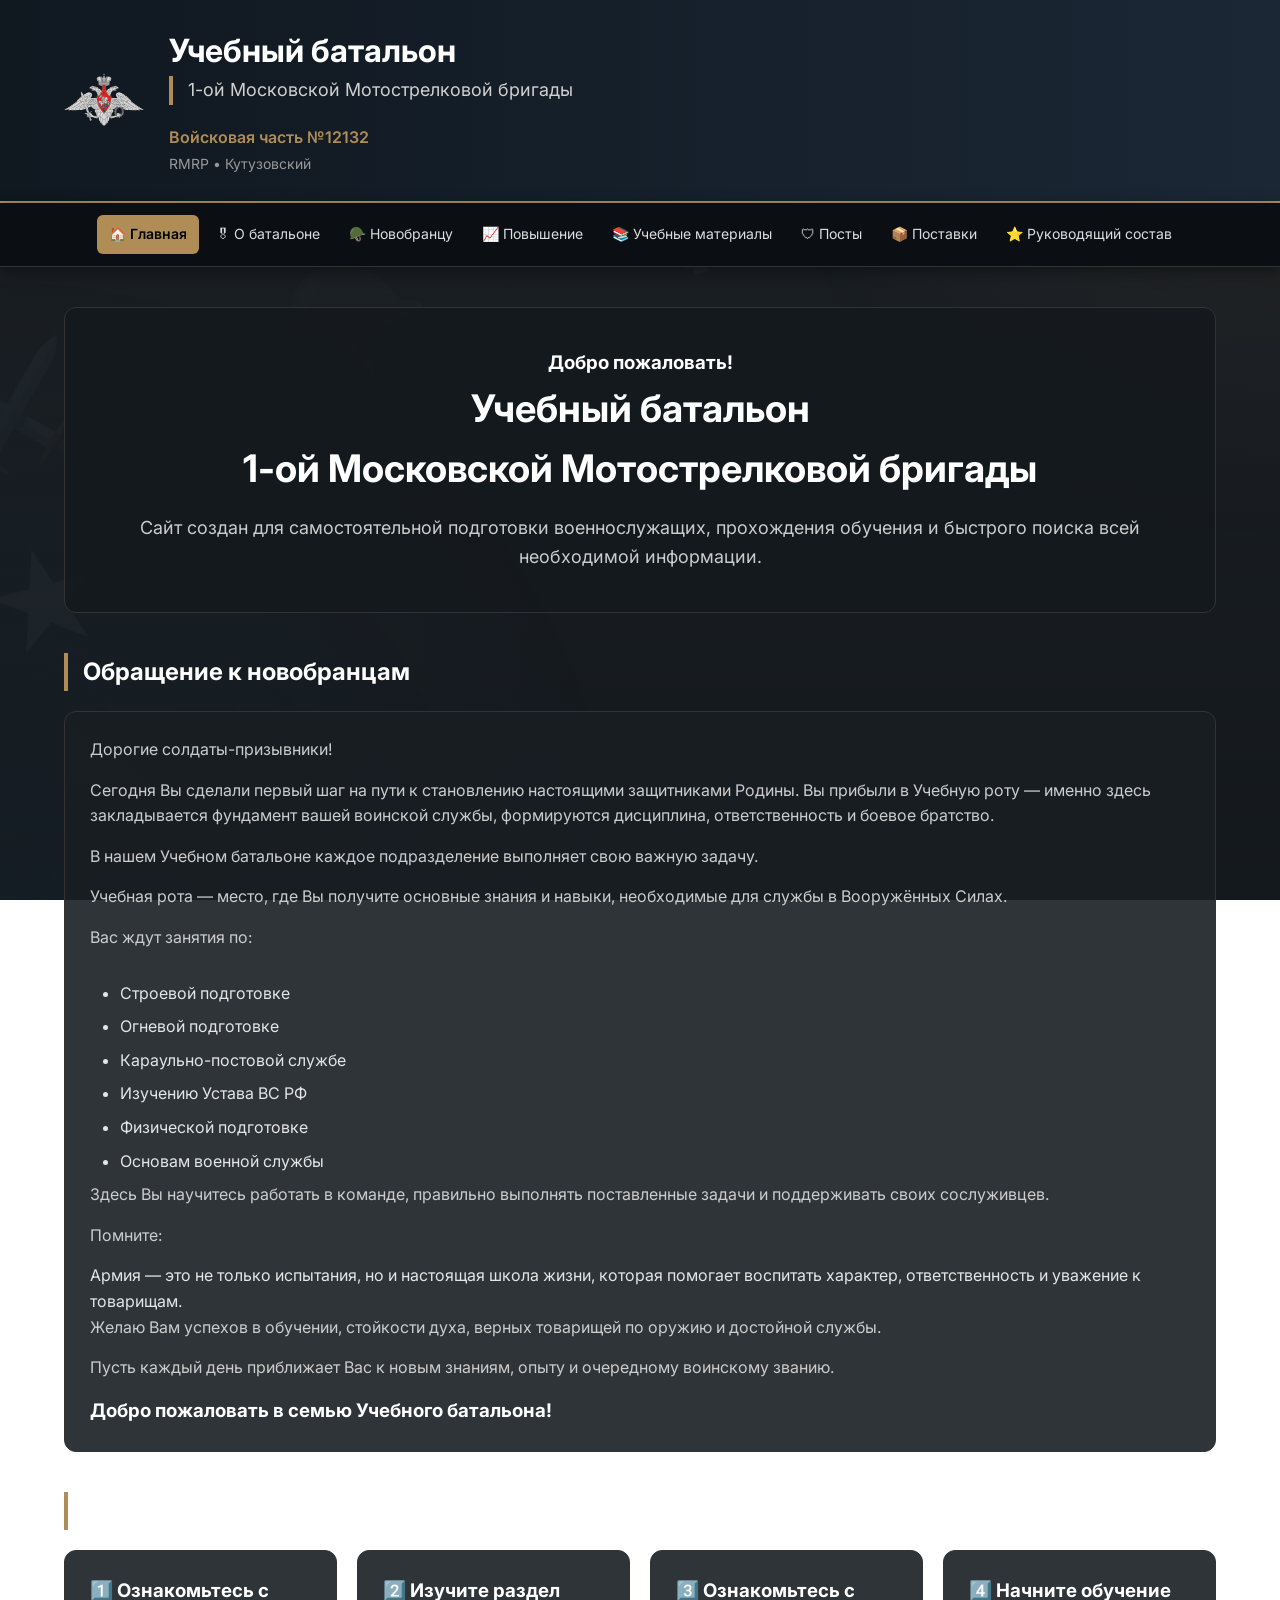
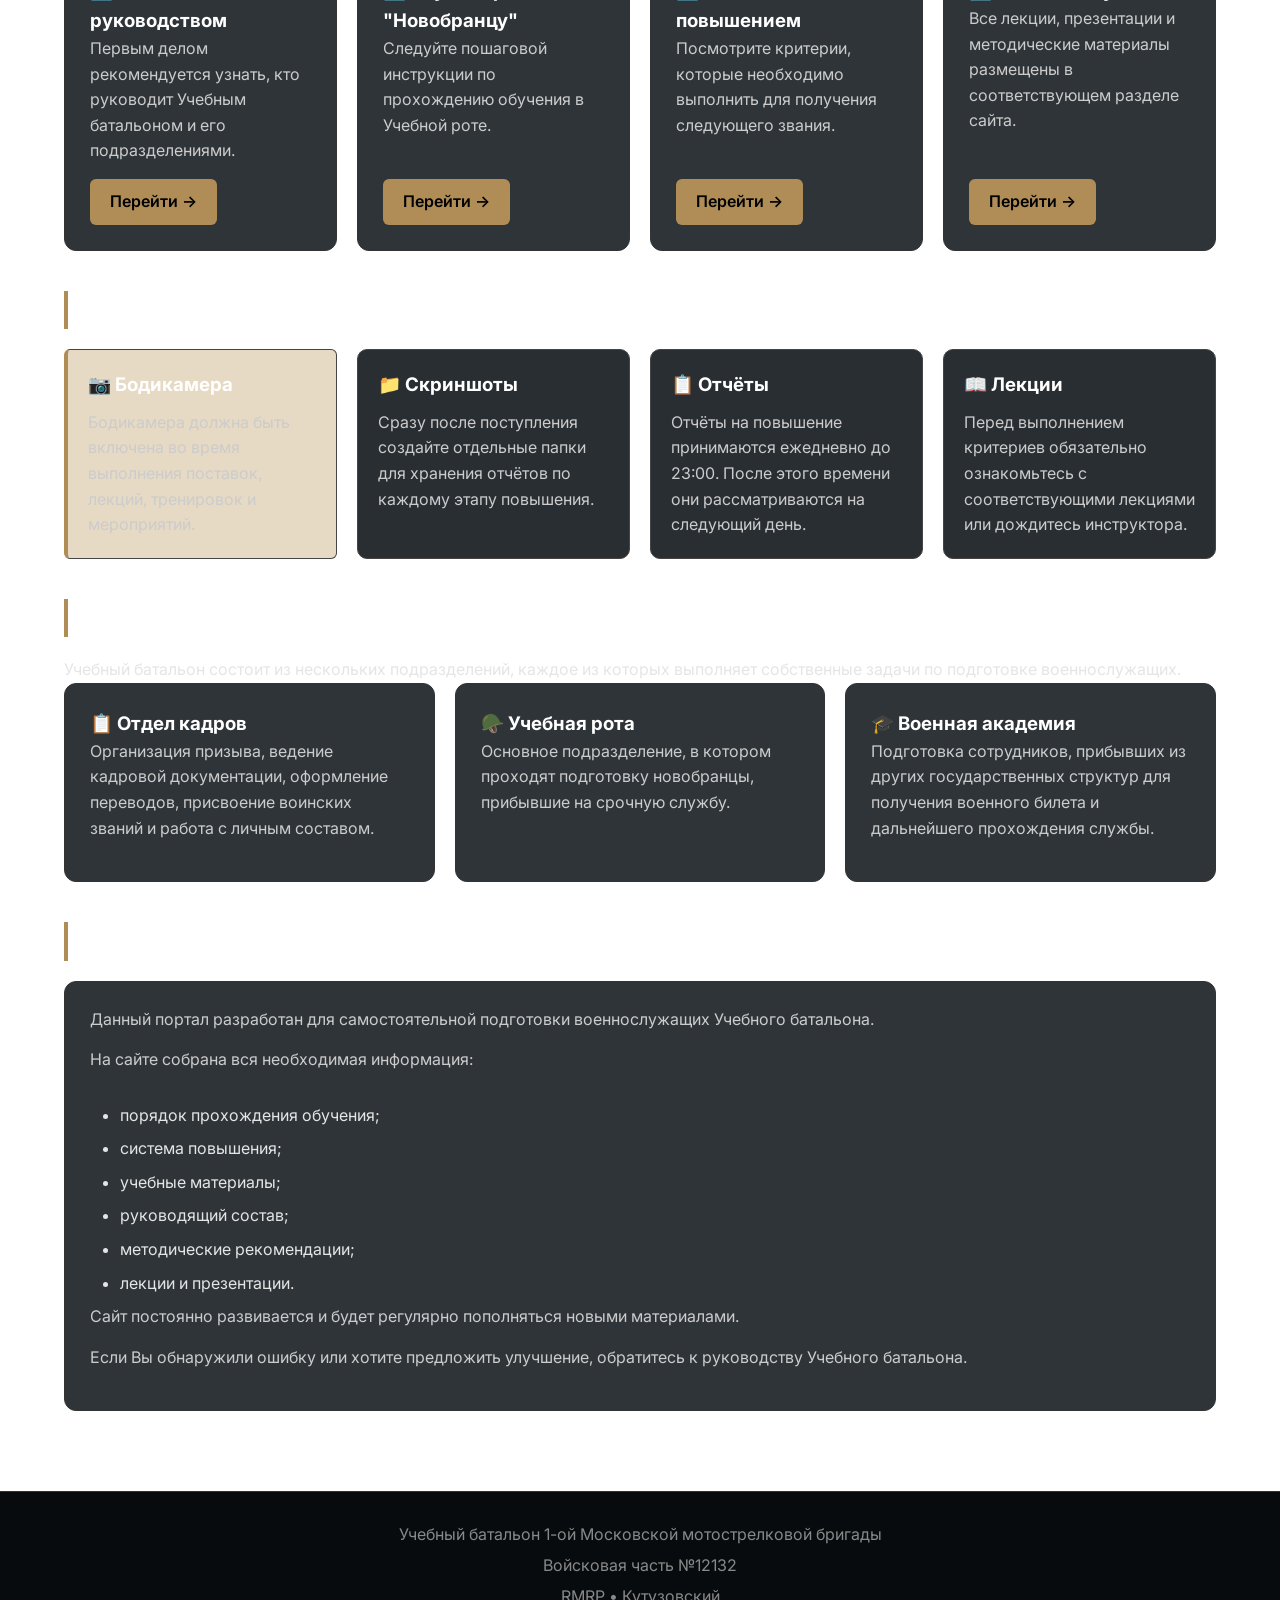
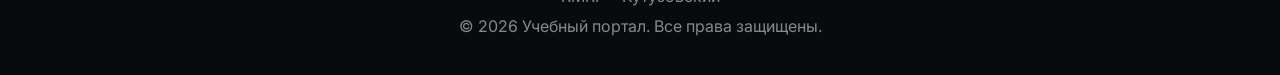
==== index.html @ 875ee086 "Add files via upload" ====
<!DOCTYPE html>
<html lang="ru">

<head>

<meta charset="UTF-8">
<meta name="viewport" content="width=device-width, initial-scale=1.0">

<title>Учебный батальон | В/Ч №12132</title>

<link rel="stylesheet" href="css/style.css">

<link rel="preconnect" href="https://fonts.googleapis.com">
<link rel="preconnect" href="https://fonts.gstatic.com" crossorigin>

<link href="https://fonts.googleapis.com/css2?family=Inter:wght@300;400;500;600;700&display=swap" rel="stylesheet">

</head>


<body>


<header>

<div class="container header-container">

<div class="logo">

<img src="img/logo.png" alt="Логотип учебного батальона">

</div>


<div class="header-text">

<h1>
Учебный батальон
</h1>

<h2>
1-ой Московской Мотострелковой бригады
</h2>

<p>
Войсковая часть №12132
</p>

<span>
RMRP • Кутузовский
</span>

</div>

</div>

</header>



<nav>

<div class="container nav-container">

<a class="active" href="index.html">
🏠 Главная
</a>

<a href="about.html">
🎖 О батальоне
</a>

<a href="recruit.html">
🪖 Новобранцу
</a>

<a href="promotion.html">
📈 Повышение
</a>

<a href="materials.html">
📚 Учебные материалы
</a>

<a href="posts.html">
🛡 Посты
</a>

<a href="supplies.html">
📦 Поставки
</a>

<a href="leadership.html">
⭐ Руководящий состав
</a>

</div>

</nav>



<main>

<div class="container">


<section class="hero">

<h3>
Добро пожаловать!
</h3>

<h1>
Учебный батальон<br>
1-ой Московской Мотострелковой бригады
</h1>

<p>
Сайт создан для самостоятельной подготовки военнослужащих,
прохождения обучения и быстрого поиска всей необходимой информации.
</p>

</section>



<section class="welcome">

<h2>
Обращение к новобранцам
</h2>


<div class="card">


<p>
Дорогие солдаты-призывники!
</p>


<p>
Сегодня Вы сделали первый шаг на пути к становлению
настоящими защитниками Родины.
Вы прибыли в Учебную роту — именно здесь закладывается
фундамент вашей воинской службы,
формируются дисциплина, ответственность
и боевое братство.
</p>


<p>
В нашем Учебном батальоне каждое подразделение
выполняет свою важную задачу.
</p>


<p>
Учебная рота — место,
где Вы получите основные знания и навыки,
необходимые для службы
в Вооружённых Силах.
</p>


<p>
Вас ждут занятия по:
</p>


<ul>

<li>Строевой подготовке</li>
<li>Огневой подготовке</li>
<li>Караульно-постовой службе</li>
<li>Изучению Устава ВС РФ</li>
<li>Физической подготовке</li>
<li>Основам военной службы</li>

</ul>


<p>
Здесь Вы научитесь работать в команде,
правильно выполнять поставленные задачи
и поддерживать своих сослуживцев.
</p>


<p>
Помните:
</p>


<blockquote>
Армия — это не только испытания,
но и настоящая школа жизни,
которая помогает воспитать характер,
ответственность и уважение к товарищам.
</blockquote>


<p>
Желаю Вам успехов в обучении,
стойкости духа,
верных товарищей по оружию
и достойной службы.
</p>


<p>
Пусть каждый день приближает Вас
к новым знаниям,
опыту и очередному воинскому званию.
</p>


<h3>
Добро пожаловать в семью Учебного батальона!
</h3>


</div>

</section>



<section class="quick-start">

<h2>
С чего начать?
</h2>


<div class="cards">


<div class="card">

<h3>
1️⃣ Ознакомьтесь с руководством
</h3>

<p>
Первым делом рекомендуется узнать,
кто руководит Учебным батальоном
и его подразделениями.
</p>

<a class="button" href="leadership.html">
Перейти →
</a>

</div>



<div class="card">

<h3>
2️⃣ Изучите раздел "Новобранцу"
</h3>

<p>
Следуйте пошаговой инструкции
по прохождению обучения
в Учебной роте.
</p>

<a class="button" href="recruit.html">
Перейти →
</a>

</div>



<div class="card">

<h3>
3️⃣ Ознакомьтесь с повышением
</h3>

<p>
Посмотрите критерии,
которые необходимо выполнить
для получения следующего звания.
</p>

<a class="button" href="promotion.html">
Перейти →
</a>

</div>



<div class="card">

<h3>
4️⃣ Начните обучение
</h3>

<p>
Все лекции,
презентации
и методические материалы
размещены в соответствующем разделе сайта.
</p>

<a class="button" href="materials.html">
Перейти →
</a>

</div>


</div>

</section>
<section>

<h2>
Важная информация
</h2>


<div class="cards">


<div class="info-card warning">

<h3>
📷 Бодикамера
</h3>

<p>
Бодикамера должна быть включена
во время выполнения поставок,
лекций,
тренировок
и мероприятий.
</p>

</div>



<div class="info-card">

<h3>
📁 Скриншоты
</h3>

<p>
Сразу после поступления
создайте отдельные папки
для хранения отчётов
по каждому этапу повышения.
</p>

</div>



<div class="info-card">

<h3>
📋 Отчёты
</h3>

<p>
Отчёты на повышение
принимаются ежедневно
до 23:00.

После этого времени
они рассматриваются
на следующий день.
</p>

</div>



<div class="info-card">

<h3>
📖 Лекции
</h3>

<p>
Перед выполнением критериев
обязательно ознакомьтесь
с соответствующими лекциями
или дождитесь инструктора.
</p>

</div>


</div>

</section>




<section>

<h2>
Структура Учебного батальона
</h2>


<p class="section-description">

Учебный батальон состоит из нескольких подразделений,
каждое из которых выполняет собственные задачи
по подготовке военнослужащих.

</p>


<div class="cards">


<div class="card">

<h3>
📋 Отдел кадров
</h3>

<p>
Организация призыва,
ведение кадровой документации,
оформление переводов,
присвоение воинских званий
и работа с личным составом.
</p>

</div>



<div class="card">

<h3>
🪖 Учебная рота
</h3>

<p>
Основное подразделение,
в котором проходят подготовку
новобранцы,
прибывшие на срочную службу.
</p>

</div>



<div class="card">

<h3>
🎓 Военная академия
</h3>

<p>
Подготовка сотрудников,
прибывших
из других государственных структур
для получения военного билета
и дальнейшего прохождения службы.
</p>

</div>


</div>

</section>




<section>

<h2>
Для чего создан этот сайт?
</h2>


<div class="card">


<p>
Данный портал разработан
для самостоятельной подготовки
военнослужащих Учебного батальона.
</p>


<p>
На сайте собрана вся необходимая информация:
</p>


<ul>

<li>порядок прохождения обучения;</li>

<li>система повышения;</li>

<li>учебные материалы;</li>

<li>руководящий состав;</li>

<li>методические рекомендации;</li>

<li>лекции и презентации.</li>

</ul>


<p>
Сайт постоянно развивается
и будет регулярно пополняться
новыми материалами.
</p>


<p>
Если Вы обнаружили ошибку
или хотите предложить улучшение,
обратитесь к руководству
Учебного батальона.
</p>


</div>


</section>



</div>

</main>




<footer>

<div class="container">


<p>
Учебный батальон
1-ой Московской мотострелковой бригады
</p>


<p>
Войсковая часть №12132
</p>


<p>
RMRP • Кутузовский
</p>


<p>
© 2026 Учебный портал.
Все права защищены.
</p>


</div>

</footer>



<script src="js/script.js"></script>


</body>

</html>
---- css/style.css ----
* {
    margin:0;
    padding:0;
    box-sizing:border-box;
}


/* Основные настройки страницы */

body {

    font-family:'Inter', Arial, sans-serif;

    background:
    linear-gradient(
        rgba(10,15,20,0.93),
        rgba(10,15,20,0.96)
    ),
    url("../images/background.jpg");

    background-size:cover;

    background-attachment:fixed;

    color:#e5e5e5;

    line-height:1.6;

    position:relative;

}


/* Лёгкий военный декор фона */

body::before {

    content:"⚔️   🪖   🎖   ⚔️   ★";

    position:fixed;

    top:15%;

    left:-5%;

    width:120%;

    font-size:120px;

    letter-spacing:90px;

    opacity:0.025;

    transform:rotate(-15deg);

    pointer-events:none;

    z-index:-1;

}


/* Дополнительный градиент */

body::after {

    content:"";

    position:fixed;

    inset:0;

    background:

    radial-gradient(
        circle at top right,
        rgba(176,141,87,0.08),
        transparent 35%
    ),

    radial-gradient(
        circle at bottom left,
        rgba(30,60,80,0.15),
        transparent 40%
    );

    pointer-events:none;

    z-index:-2;

}



.container {

    width:90%;

    max-width:1200px;

    margin:0 auto;

}




/* Шапка сайта */


header {

    background:

    linear-gradient(
        90deg,
        #101820,
        #1b2735
    );

    padding:25px 0;

    border-bottom:

    2px solid #b08d57;

}



.header-container {

    display:flex;

    align-items:center;

    gap:25px;

}



/* Логотип */


.logo {

    width:80px;

    height:80px;

    display:flex;

    align-items:center;

    justify-content:center;

    flex-shrink:0;

}



.logo img {

    width:80px;

    height:80px;

    object-fit:contain;

    display:block;

}



/* Текст шапки */


.header-text h1 {

    font-size:32px;

    color:#fff;

}



.header-text h2 {

    font-size:18px;

    font-weight:400;

    color:#d0d0d0;

}



.header-text p {

    color:#b08d57;

    font-weight:600;

}



.header-text span {

    font-size:14px;

    color:#999;

}





/* Навигация */


nav {

    background:#0b0f13;

    border-bottom:1px solid #333;

    position:sticky;

    top:0;

    z-index:1000;

    box-shadow:

    0 4px 15px rgba(0,0,0,.4);

}



.nav-container {

    display:flex;

    flex-wrap:nowrap;

    justify-content:center;

    align-items:center;

    gap:5px;

    padding:12px 0;

}



nav a {

    text-decoration:none;

    color:#ddd;

    padding:8px 12px;

    border-radius:6px;

    transition:.3s;

    font-size:14px;

    white-space:nowrap;

}



nav a:hover {

    background:#b08d57;

    color:#000;

}



nav .active {

    background:#b08d57;

    color:#000;

    font-weight:600;

}




/* Основной контент */


main {

    padding:40px 0;

}



section {

    margin-bottom:40px;

}



h1,
h2,
h3,
h4 {

    color:#fff;

}



h2 {

    margin-bottom:20px;

    border-left:4px solid #b08d57;

    padding-left:15px;

}





/* Главный блок */


.hero {

    background:

    rgba(20,25,30,.85);

    padding:40px;

    border-radius:12px;

    border:

    1px solid #333;

    text-align:center;

}



.hero.small {

    padding:30px;

}



.hero h1 {

    font-size:38px;

    margin-bottom:15px;

}



.hero p {

    color:#ccc;

    font-size:18px;

}

 /* Карточки */


.cards {

    display:grid;

    grid-template-columns:
    repeat(auto-fit,minmax(260px,1fr));

    gap:20px;

    align-items:stretch;

}



.card {

    background:

    rgba(25,30,35,.9);

    border:

    1px solid #333;

    border-radius:12px;

    padding:25px;

    transition:.3s;

    display:flex;

    flex-direction:column;

    height:100%;

}



.card:hover {

    transform:translateY(-3px);

    border-color:#b08d57;

}



.card p {

    color:#ccc;

    margin-bottom:15px;

    flex-grow:1;

}



.card .button {

    margin-top:auto;

    align-self:flex-start;

}



.card ul {

    padding-left:30px;

    margin-top:15px;

}



.card li {

    margin-bottom:8px;

}



/* Этапы подготовки */


.step {

    background:

    rgba(20,25,30,.95);

    border-left:

    4px solid #b08d57;

    padding:25px;

    margin-bottom:20px;

    border-radius:8px;

}



.step h3 {

    margin-bottom:15px;

}



/* Списки в блоках шагов */


.step ul {

    padding-left:30px;

    margin-top:15px;

}



.step li {

    margin-bottom:10px;

}




/* Информационные карточки */


.info-card {

    background:

    rgba(30,35,40,.95);

    border:

    1px solid #444;

    padding:20px;

    border-radius:10px;

}



.info-card h3 {

    margin-bottom:10px;

}



.info-card p {

    color:#ccc;

}



/* Списки в информационных карточках */


.info-card ul {

    padding-left:30px;

    margin-top:15px;

}



.info-card li {

    margin-bottom:10px;

}




/* Повышение */


.promotion-card {

    background:

    rgba(18,22,27,.95);

    border:

    1px solid #444;

    border-radius:12px;

    padding:30px;

    margin-bottom:25px;

}



.promotion-card ol {

    padding-left:30px;

}



.promotion-card li {

    margin-bottom:15px;

}



.promotion-card span {

    color:#b08d57;

    font-size:14px;

}




/* Звания */


.rank {

    display:inline-block;

    background:#b08d57;

    color:#000;

    font-weight:700;

    padding:10px 18px;

    border-radius:8px;

    margin:10px 0;

}




/* Предупреждения */


.warning {

    background:

    rgba(160,110,20,.25);

    border-left:

    4px solid #b08d57;

    border-radius:6px;

    color:#f1d18a;

}



.warning-recruit {

    padding:15px;

    margin:20px;

    background:

    rgba(160,110,20,.25);

    border-left:

    4px solid #b08d57;

    border-radius:6px;

    color:#f1d18a;

}




/* Блоки кода */


.code {

    background:#080b0e;

    border:

    1px solid #333;

    padding:20px;

    border-radius:8px;

    margin:15px 0;

    font-family:Consolas,monospace;

    color:#ddd;

}




/* Учебные материалы */


.material-card {

    background:

    rgba(25,30,35,.95);

    border:

    1px solid #333;

    padding:25px;

    border-radius:12px;

    display:flex;

    flex-direction:column;

    height:100%;

}



.material-card h3 {

    margin-bottom:15px;

}



.material-card p {

    color:#ccc;

    margin-bottom:20px;

    flex-grow:1;

}



.material-card .button {

    margin-top:auto;

    align-self:flex-start;

}




/* Кнопки */


.button {

    display:inline-block;

    padding:10px 20px;

    background:#b08d57;

    color:#000;

    text-decoration:none;

    border-radius:6px;

    font-weight:600;

}



.button:hover {

    opacity:.8;

}




/* Блоки ссылок */


.link-placeholder {

    background:#11161b;

    border:

    1px dashed #b08d57;

    color:#b08d57;

    padding:15px;

    border-radius:8px;

    text-align:center;

    margin:15px 0;

}




/* Подвал */


footer {

    background:#080b0e;

    border-top:

    1px solid #333;

    padding:30px 0;

    text-align:center;

}



footer p {

    color:#888;

    margin-bottom:5px;

}



/* Адаптив */


@media(max-width:768px) {


    .header-container {

        flex-direction:column;

        text-align:center;

    }


    .header-text h1 {

        font-size:25px;

    }


    .header-text h2 {

        font-size:15px;

    }


    .nav-container {

        justify-content:center;

    }


    nav a {

        width:100%;

        text-align:center;

    }


    .hero h1 {

        font-size:28px;

    }


    .hero {

        padding:25px;

    }


    .card,
    .promotion-card,
    .step {

        padding:20px;

    }


    .cards {

        grid-template-columns:1fr;

    }

}




/* Боковое меню страницы повышения */


.promotion-layout {

    display:flex;

    align-items:flex-start;

    gap:30px;

}



.promotion-menu {


    width:260px;

    background:

    rgba(20,25,30,.95);

    border:

    1px solid #333;

    border-radius:12px;

    padding:20px;

    position:sticky;

    top:20px;

    height:max-content;

}



.promotion-menu h3 {

    color:#fff;

    margin-bottom:20px;

}



.promotion-menu h4 {

    color:#b08d57;

    margin:20px 0 10px;

}



.promotion-menu a {


    display:block;

    padding:10px;

    margin-bottom:5px;

    color:#ddd;

    text-decoration:none;

    border-radius:6px;

    transition:.3s;

}



.promotion-menu a:hover {

    background:#b08d57;

    color:#000;

}



.promotion-menu hr {

    border:0;

    border-top:1px solid #444;

    margin:15px 0;

}



.promotion-content {

    flex:1;

}



@media(max-width:900px){


    .promotion-layout {

        flex-direction:column;

    }


    .promotion-menu {

        width:100%;

        position:relative;

        top:0;

    }

}




/* Руководящий состав */


.leaders {

    display:grid;

    grid-template-columns:

    repeat(auto-fit,minmax(260px,1fr));

    gap:25px;

}



.leader-card {

    background:

    rgba(25,30,35,.95);

    border:

    1px solid #333;

    border-radius:12px;

    padding:25px;

    text-align:center;

    transition:.3s;

    display:flex;

    flex-direction:column;

    align-items:center;

}



.leader-card:hover {

    transform:translateY(-5px);

    border-color:#b08d57;

}



.leader-card h3 {

    color:#b08d57;

    font-size:16px;

    margin:15px 0;

    height:50px;

    display:flex;

    align-items:center;

    justify-content:center;

}



.leader-card img {

    width:150px;

    height:150px;

    object-fit:cover;

    border-radius:50%;

    border:3px solid #b08d57;

    margin:30px auto;

    flex-shrink:0;

}



.leader-card .rank {

    display:block;

    background:none;

    color:#ddd;

    padding:0;

    margin:5px;

    font-weight:600;

}



.leader-card p {

    font-size:18px;

    color:#fff;

    margin-top:5px;

}




/* Страница постов */


.post-image {

    margin:20px 0;

    text-align:center;

}



.post-image img {

    max-width:100%;

    border-radius:12px;

    border:1px solid #444;

}



.post-card {

    background:

    rgba(20,25,30,.95);

    border:

    1px solid #333;

    border-radius:12px;

    padding:30px;

    margin-bottom:40px;

}



.post-card h3 {

    color:#fff;

    font-size:26px;

    border-left:

    4px solid #b08d57;

    padding-left:15px;

    margin-bottom:25px;

}



.post-subtitle {

    color:#b08d57;

    font-size:18px;

    margin-top:25px;

    margin-bottom:15px;

}



.post-images {

    display:grid;

    grid-template-columns:

    repeat(auto-fit,minmax(350px,1fr));

    gap:20px;

    margin-bottom:25px;

}



.post-images img {

    width:100%;

    max-height:550px;

    object-fit:contain;

    background:#080b0e;

    border:

    1px solid #444;

    border-radius:10px;

}



.form-image {

    width:100%;

    display:flex;

    justify-content:center;

    margin-bottom:30px;

}



.form-image img {

    width:100%;

    max-width:700px;

    max-height:700px;

    object-fit:contain;

    background:#080b0e;

    border:

    1px solid #444;

    border-radius:10px;

}



.post-info {

    background:

    rgba(25,30,35,.95);

    border:

    1px solid #333;

    padding:25px;

    border-radius:12px;

    margin-top:20px;

}



.post-info h4 {

    color:#b08d57;

    margin-top:25px;

    margin-bottom:10px;

}



.post-info ul {

    padding-left:30px;

}



.post-info li {

    margin-bottom:10px;

}



/* Страница поставок */


.supply-main-map {

    width:100%;

    background:

    rgba(20,25,30,.95);

    border:

    1px solid #333;

    border-radius:12px;

    padding:15px;

    margin:20px 0;

    overflow:hidden;

}



.supply-main-map img {

    width:100%;

    height:auto;

    display:block;

    border-radius:8px;

}




/* Карточки объектов поставки */


.supply-object {

    width:100%;

    background:

    rgba(25,30,35,.95);

    border:

    1px solid #333;

    border-radius:12px;

    padding:25px;

    margin-bottom:30px;

}



.supply-object h3 {

    color:#b08d57;

    font-size:22px;

    margin-bottom:20px;

}



.supply-object img {

    width:100%;

    height:auto;

    object-fit:contain;

    display:block;

    border-radius:10px;

    border:

    1px solid #444;

}




/* Боковое меню поставок */


.supply-layout {

    display:flex;

    align-items:flex-start;

    gap:30px;

}



.supply-menu {

    width:260px;

    flex-shrink:0;

    background:

    rgba(20,25,30,.95);

    border:

    1px solid #333;

    border-radius:12px;

    padding:20px;

    position:sticky;

    top:20px;

    height:max-content;

}



.supply-menu h3 {

    color:#fff;

    font-size:22px;

    margin-bottom:20px;

}



.supply-menu a {

    display:block;

    padding:10px 12px;

    margin-bottom:6px;

    color:#ddd;

    text-decoration:none;

    border-radius:6px;

    transition:.3s;

    font-size:15px;

}



.supply-menu a:hover {

    background:#b08d57;

    color:#000;

}



.supply-menu hr {

    border:0;

    border-top:1px solid #444;

    margin:15px 0;

}



.supply-content {

    flex:1;

    min-width:0;

}







/* Плавная прокрутка */


html {

    scroll-behavior:smooth;

}





section[id],
#main-map,
.supply-object {

    scroll-margin-top:120px;

}





/* Таблицы */


.table-card {

    background:

    rgba(25,30,35,.95);

    border:

    1px solid #333;

    border-radius:12px;

    padding:25px;

    overflow:hidden;

}



.info-table {

    width:100%;

    border-collapse:collapse;

    color:#ddd;

    font-size:16px;

}



.info-table th {

    background:#11161b;

    color:#b08d57;

    font-weight:700;

    text-align:left;

    padding:15px;

    border-bottom:

    2px solid #b08d57;

}



.info-table td {

    padding:14px 15px;

    border-bottom:

    1px solid #333;

}



.info-table tr:last-child td {

    border-bottom:none;

}



.info-table tr:hover {

    background:

    rgba(176,141,87,.15);

}



.info-table td:first-child {

    width:180px;

    color:#b08d57;

    font-weight:600;

}





/* Мобильная версия боковых меню */


@media(max-width:900px){


    .supply-layout {

        flex-direction:column;

    }


    .supply-menu {

        width:100%;

        position:relative;

        top:0;

    }


}




/* Дополнительная адаптация */


@media(max-width:768px){


    .post-images {

        grid-template-columns:1fr;

    }


    .leader-card img {

        margin:20px auto;

    }


    .container {

        width:94%;

    }


    body::before {

        font-size:70px;

        letter-spacing:40px;

    }


}
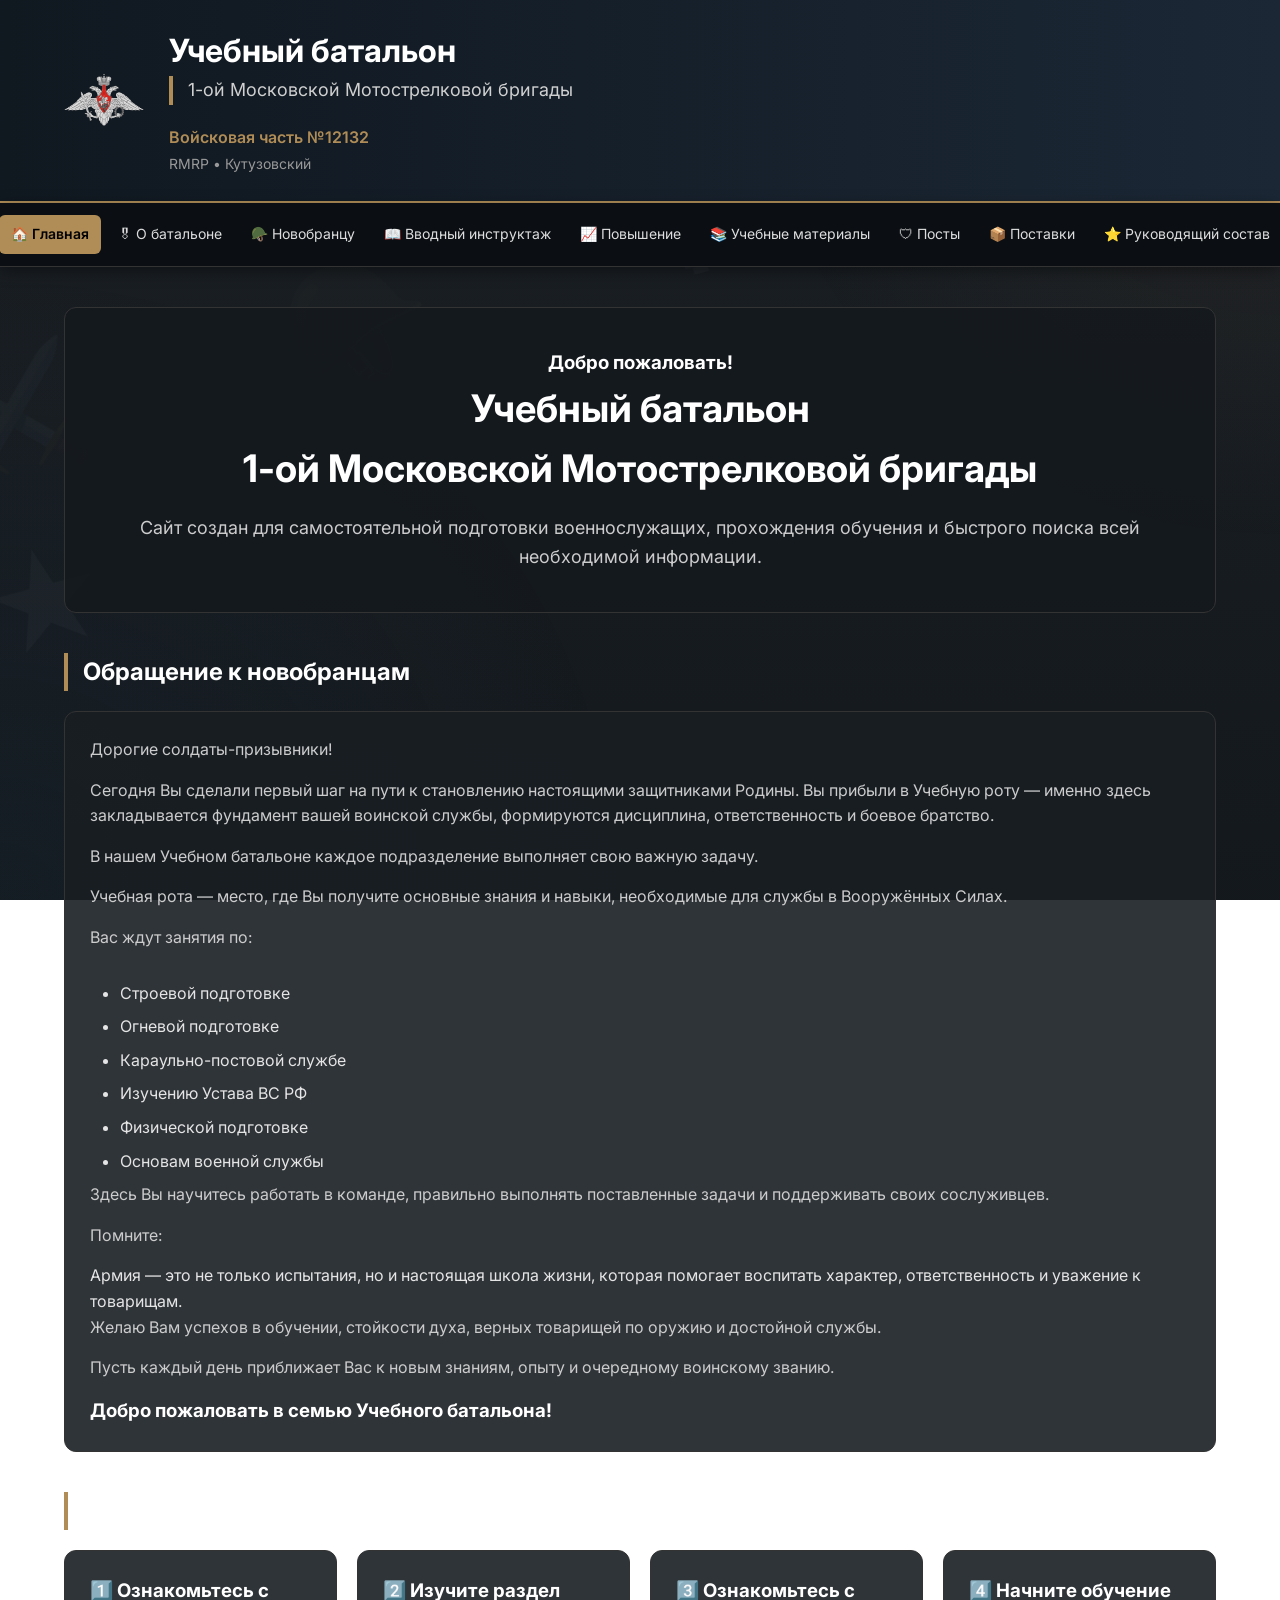
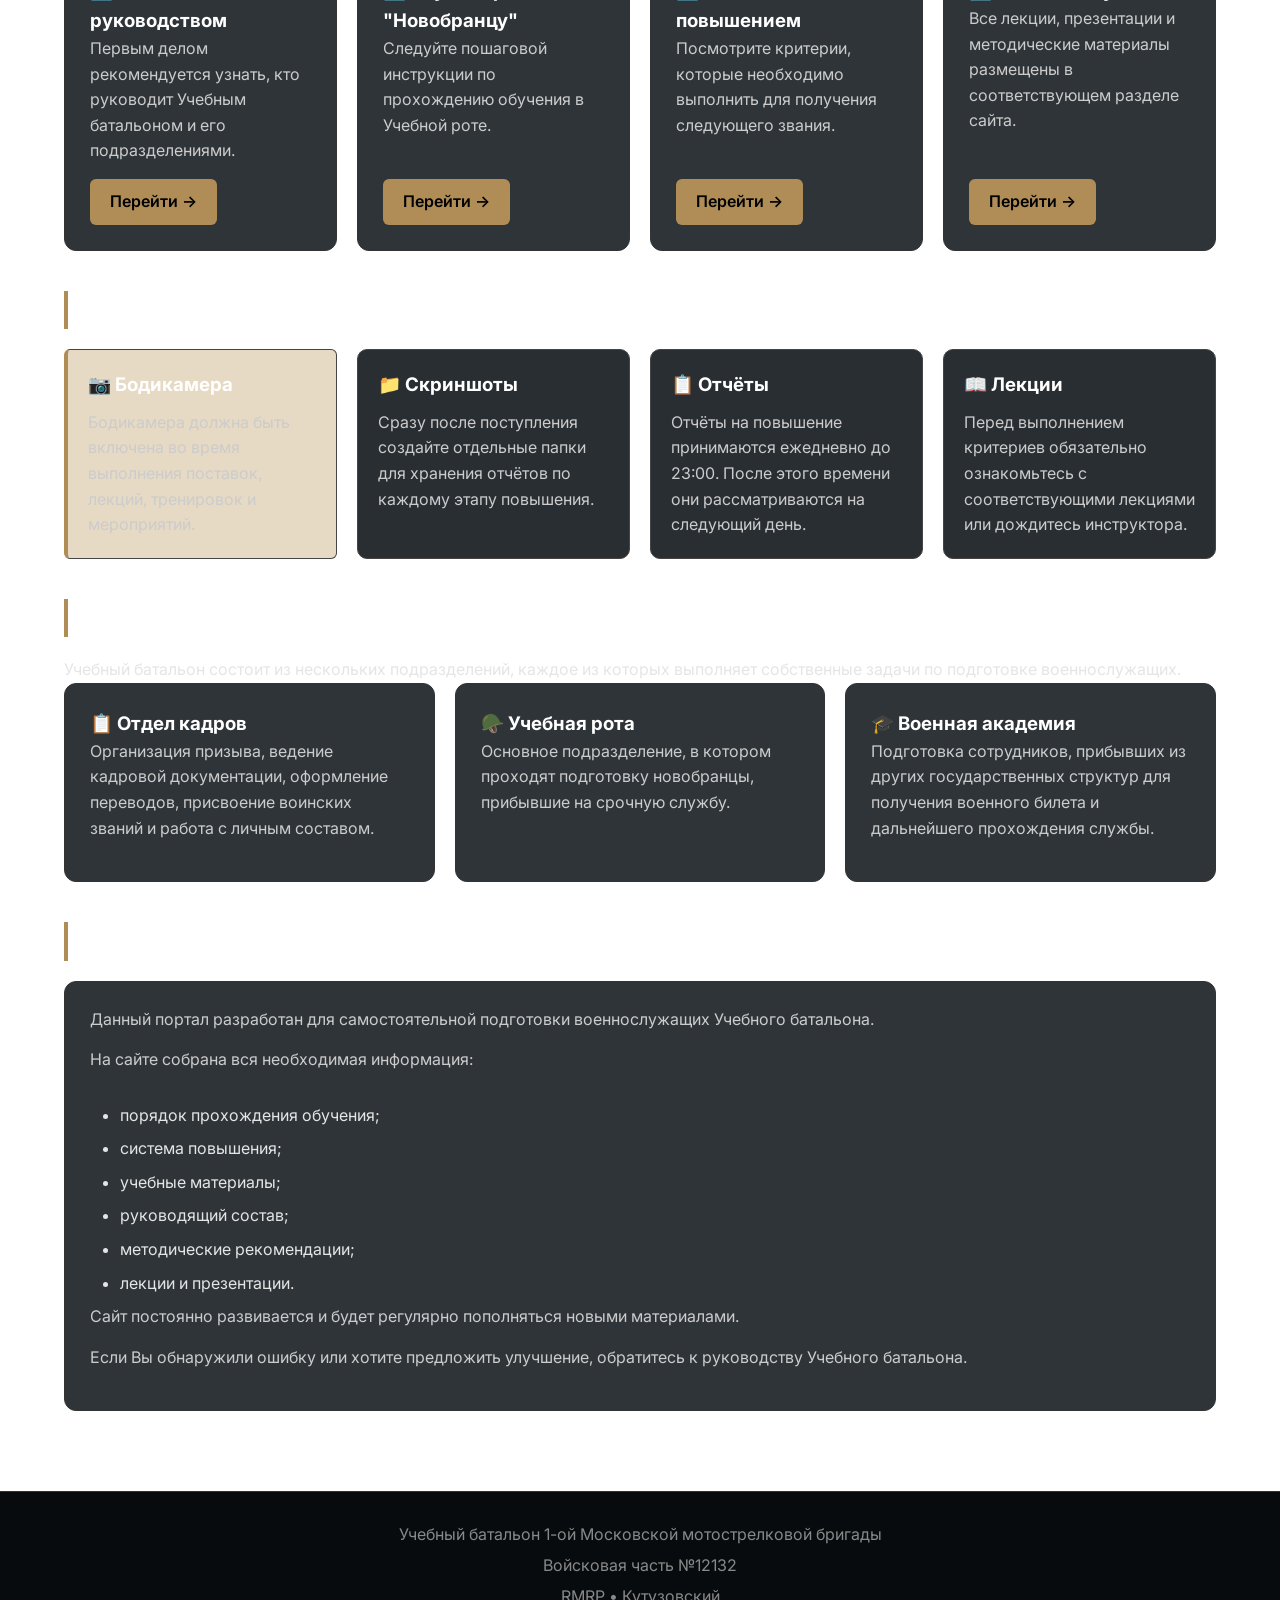
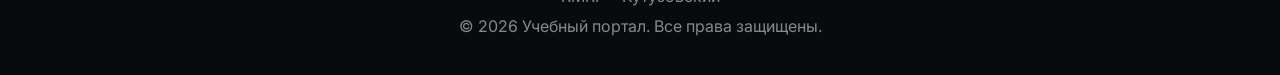
==== commit 9d0486d0: "Add files via upload" ====
--- a/index.html
+++ b/index.html
@@ -72,6 +72,10 @@
 
 <a href="recruit.html">
 🪖 Новобранцу
+</a>
+
+<a href="briefing.html">
+📖 Вводный инструктаж
 </a>
 
 <a href="promotion.html">
--- a/css/style.css
+++ b/css/style.css
@@ -862,8 +862,13 @@
 
 }
 
-
-
+.googleform {
+    text-decoration: none;
+
+}
+.googleform:hover {
+    color: #dbcaaf;
+}
 
 /* Подвал */
 
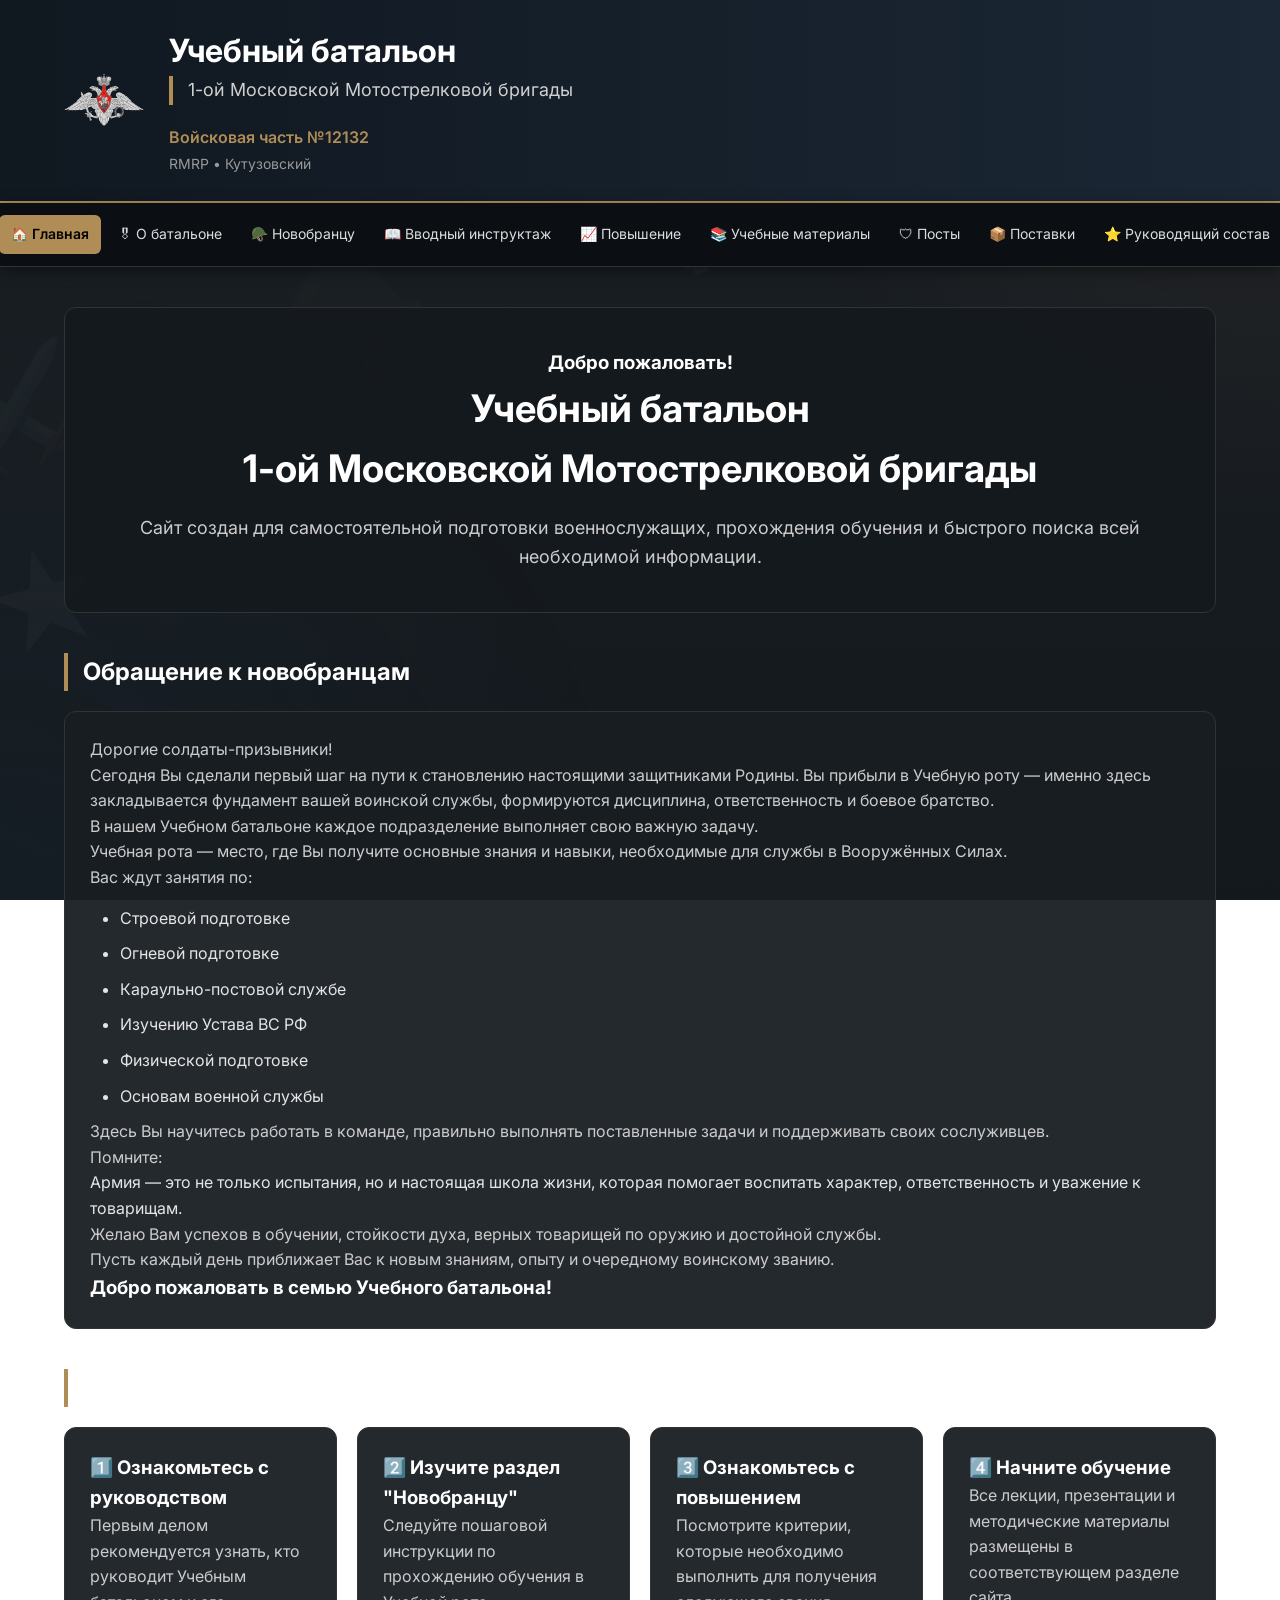
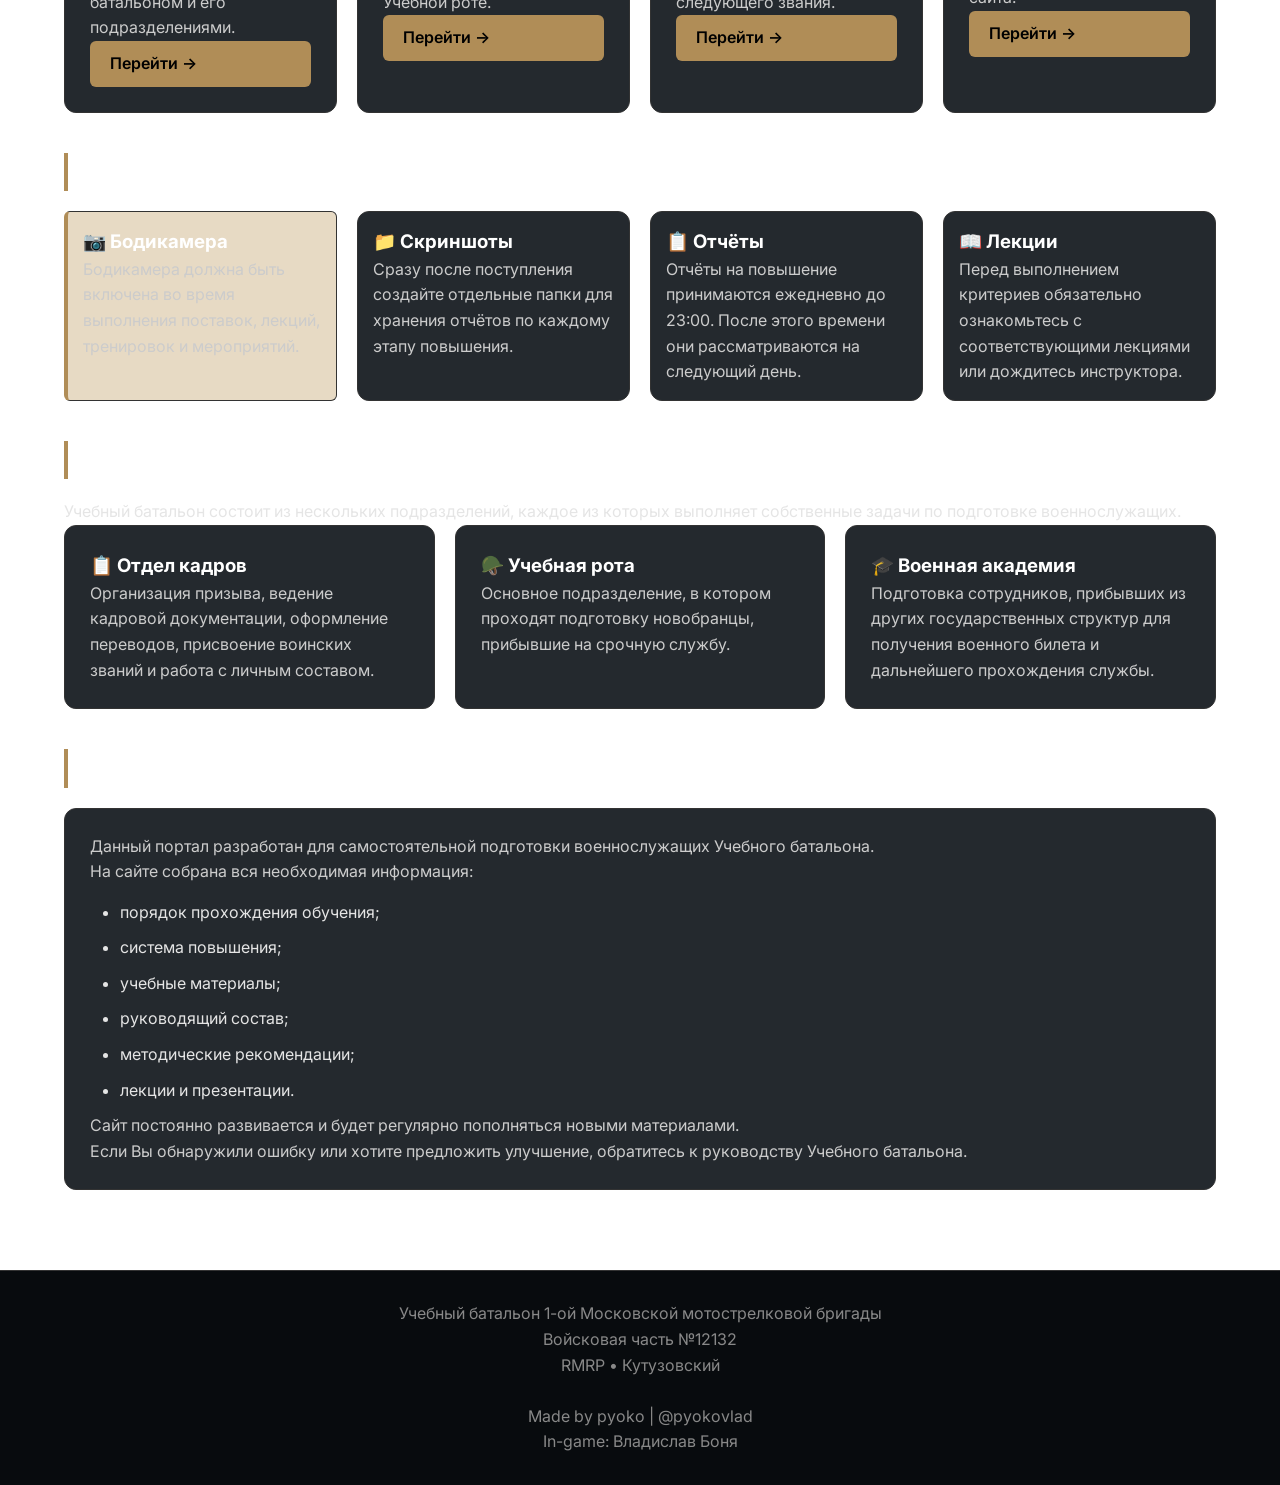
==== commit 9f58e47d: "Add files via upload" ====
--- a/index.html
+++ b/index.html
@@ -3,17 +3,17 @@
 
 <head>
 
-<meta charset="UTF-8">
-<meta name="viewport" content="width=device-width, initial-scale=1.0">
-
-<title>Учебный батальон | В/Ч №12132</title>
-
-<link rel="stylesheet" href="css/style.css">
-
-<link rel="preconnect" href="https://fonts.googleapis.com">
-<link rel="preconnect" href="https://fonts.gstatic.com" crossorigin>
-
-<link href="https://fonts.googleapis.com/css2?family=Inter:wght@300;400;500;600;700&display=swap" rel="stylesheet">
+    <meta charset="UTF-8">
+    <meta name="viewport" content="width=device-width, initial-scale=1.0">
+
+    <title>Учебный батальон | В/Ч №12132</title>
+
+    <link rel="stylesheet" href="css/style.css">
+
+    <link rel="preconnect" href="https://fonts.googleapis.com">
+    <link rel="preconnect" href="https://fonts.gstatic.com" crossorigin>
+
+    <link href="https://fonts.googleapis.com/css2?family=Inter:wght@300;400;500;600;700&display=swap" rel="stylesheet">
 
 </head>
 
@@ -21,577 +21,647 @@
 <body>
 
 
-<header>
-
-<div class="container header-container">
-
-<div class="logo">
-
-<img src="img/logo.png" alt="Логотип учебного батальона">
-
-</div>
-
-
-<div class="header-text">
-
-<h1>
-Учебный батальон
-</h1>
-
-<h2>
-1-ой Московской Мотострелковой бригады
-</h2>
-
-<p>
-Войсковая часть №12132
-</p>
-
-<span>
-RMRP • Кутузовский
-</span>
-
-</div>
-
-</div>
-
-</header>
-
-
-
-<nav>
-
-<div class="container nav-container">
-
-<a class="active" href="index.html">
-🏠 Главная
-</a>
-
-<a href="about.html">
-🎖 О батальоне
-</a>
-
-<a href="recruit.html">
-🪖 Новобранцу
-</a>
-
-<a href="briefing.html">
-📖 Вводный инструктаж
-</a>
-
-<a href="promotion.html">
-📈 Повышение
-</a>
-
-<a href="materials.html">
-📚 Учебные материалы
-</a>
-
-<a href="posts.html">
-🛡 Посты
-</a>
-
-<a href="supplies.html">
-📦 Поставки
-</a>
-
-<a href="leadership.html">
-⭐ Руководящий состав
-</a>
-
-</div>
-
-</nav>
-
-
-
-<main>
-
-<div class="container">
-
-
-<section class="hero">
-
-<h3>
-Добро пожаловать!
-</h3>
-
-<h1>
-Учебный батальон<br>
-1-ой Московской Мотострелковой бригады
-</h1>
-
-<p>
-Сайт создан для самостоятельной подготовки военнослужащих,
-прохождения обучения и быстрого поиска всей необходимой информации.
-</p>
-
-</section>
-
-
-
-<section class="welcome">
-
-<h2>
-Обращение к новобранцам
-</h2>
-
-
-<div class="card">
-
-
-<p>
-Дорогие солдаты-призывники!
-</p>
-
-
-<p>
-Сегодня Вы сделали первый шаг на пути к становлению
-настоящими защитниками Родины.
-Вы прибыли в Учебную роту — именно здесь закладывается
-фундамент вашей воинской службы,
-формируются дисциплина, ответственность
-и боевое братство.
-</p>
-
-
-<p>
-В нашем Учебном батальоне каждое подразделение
-выполняет свою важную задачу.
-</p>
-
-
-<p>
-Учебная рота — место,
-где Вы получите основные знания и навыки,
-необходимые для службы
-в Вооружённых Силах.
-</p>
-
-
-<p>
-Вас ждут занятия по:
-</p>
-
-
-<ul>
-
-<li>Строевой подготовке</li>
-<li>Огневой подготовке</li>
-<li>Караульно-постовой службе</li>
-<li>Изучению Устава ВС РФ</li>
-<li>Физической подготовке</li>
-<li>Основам военной службы</li>
-
-</ul>
-
-
-<p>
-Здесь Вы научитесь работать в команде,
-правильно выполнять поставленные задачи
-и поддерживать своих сослуживцев.
-</p>
-
-
-<p>
-Помните:
-</p>
-
-
-<blockquote>
-Армия — это не только испытания,
-но и настоящая школа жизни,
-которая помогает воспитать характер,
-ответственность и уважение к товарищам.
-</blockquote>
-
-
-<p>
-Желаю Вам успехов в обучении,
-стойкости духа,
-верных товарищей по оружию
-и достойной службы.
-</p>
-
-
-<p>
-Пусть каждый день приближает Вас
-к новым знаниям,
-опыту и очередному воинскому званию.
-</p>
-
-
-<h3>
-Добро пожаловать в семью Учебного батальона!
-</h3>
-
-
-</div>
-
-</section>
-
-
-
-<section class="quick-start">
-
-<h2>
-С чего начать?
-</h2>
-
-
-<div class="cards">
-
-
-<div class="card">
-
-<h3>
-1️⃣ Ознакомьтесь с руководством
-</h3>
-
-<p>
-Первым делом рекомендуется узнать,
-кто руководит Учебным батальоном
-и его подразделениями.
-</p>
-
-<a class="button" href="leadership.html">
-Перейти →
-</a>
-
-</div>
-
-
-
-<div class="card">
-
-<h3>
-2️⃣ Изучите раздел "Новобранцу"
-</h3>
-
-<p>
-Следуйте пошаговой инструкции
-по прохождению обучения
-в Учебной роте.
-</p>
-
-<a class="button" href="recruit.html">
-Перейти →
-</a>
-
-</div>
-
-
-
-<div class="card">
-
-<h3>
-3️⃣ Ознакомьтесь с повышением
-</h3>
-
-<p>
-Посмотрите критерии,
-которые необходимо выполнить
-для получения следующего звания.
-</p>
-
-<a class="button" href="promotion.html">
-Перейти →
-</a>
-
-</div>
-
-
-
-<div class="card">
-
-<h3>
-4️⃣ Начните обучение
-</h3>
-
-<p>
-Все лекции,
-презентации
-и методические материалы
-размещены в соответствующем разделе сайта.
-</p>
-
-<a class="button" href="materials.html">
-Перейти →
-</a>
-
-</div>
-
-
-</div>
-
-</section>
-<section>
-
-<h2>
-Важная информация
-</h2>
-
-
-<div class="cards">
-
-
-<div class="info-card warning">
-
-<h3>
-📷 Бодикамера
-</h3>
-
-<p>
-Бодикамера должна быть включена
-во время выполнения поставок,
-лекций,
-тренировок
-и мероприятий.
-</p>
-
-</div>
-
-
-
-<div class="info-card">
-
-<h3>
-📁 Скриншоты
-</h3>
-
-<p>
-Сразу после поступления
-создайте отдельные папки
-для хранения отчётов
-по каждому этапу повышения.
-</p>
-
-</div>
-
-
-
-<div class="info-card">
-
-<h3>
-📋 Отчёты
-</h3>
-
-<p>
-Отчёты на повышение
-принимаются ежедневно
-до 23:00.
-
-После этого времени
-они рассматриваются
-на следующий день.
-</p>
-
-</div>
-
-
-
-<div class="info-card">
-
-<h3>
-📖 Лекции
-</h3>
-
-<p>
-Перед выполнением критериев
-обязательно ознакомьтесь
-с соответствующими лекциями
-или дождитесь инструктора.
-</p>
-
-</div>
-
-
-</div>
-
-</section>
-
-
-
-
-<section>
-
-<h2>
-Структура Учебного батальона
-</h2>
-
-
-<p class="section-description">
-
-Учебный батальон состоит из нескольких подразделений,
-каждое из которых выполняет собственные задачи
-по подготовке военнослужащих.
-
-</p>
-
-
-<div class="cards">
-
-
-<div class="card">
-
-<h3>
-📋 Отдел кадров
-</h3>
-
-<p>
-Организация призыва,
-ведение кадровой документации,
-оформление переводов,
-присвоение воинских званий
-и работа с личным составом.
-</p>
-
-</div>
-
-
-
-<div class="card">
-
-<h3>
-🪖 Учебная рота
-</h3>
-
-<p>
-Основное подразделение,
-в котором проходят подготовку
-новобранцы,
-прибывшие на срочную службу.
-</p>
-
-</div>
-
-
-
-<div class="card">
-
-<h3>
-🎓 Военная академия
-</h3>
-
-<p>
-Подготовка сотрудников,
-прибывших
-из других государственных структур
-для получения военного билета
-и дальнейшего прохождения службы.
-</p>
-
-</div>
-
-
-</div>
-
-</section>
-
-
-
-
-<section>
-
-<h2>
-Для чего создан этот сайт?
-</h2>
-
-
-<div class="card">
-
-
-<p>
-Данный портал разработан
-для самостоятельной подготовки
-военнослужащих Учебного батальона.
-</p>
-
-
-<p>
-На сайте собрана вся необходимая информация:
-</p>
-
-
-<ul>
-
-<li>порядок прохождения обучения;</li>
-
-<li>система повышения;</li>
-
-<li>учебные материалы;</li>
-
-<li>руководящий состав;</li>
-
-<li>методические рекомендации;</li>
-
-<li>лекции и презентации.</li>
-
-</ul>
-
-
-<p>
-Сайт постоянно развивается
-и будет регулярно пополняться
-новыми материалами.
-</p>
-
-
-<p>
-Если Вы обнаружили ошибку
-или хотите предложить улучшение,
-обратитесь к руководству
-Учебного батальона.
-</p>
-
-
-</div>
-
-
-</section>
-
-
-
-</div>
-
-</main>
-
-
-
-
-<footer>
-
-<div class="container">
-
-
-<p>
-Учебный батальон
-1-ой Московской мотострелковой бригады
-</p>
-
-
-<p>
-Войсковая часть №12132
-</p>
-
-
-<p>
-RMRP • Кутузовский
-</p>
-
-
-<p>
-© 2026 Учебный портал.
-Все права защищены.
-</p>
-
-
-</div>
-
-</footer>
-
-
-
-<script src="js/script.js"></script>
+    <header>
+
+        <div class="mobile-header">
+
+            <button class="burger">
+                ☰
+            </button>
+
+
+            <div class="mobile-logo">
+
+                <img src="img/logo.png" alt="Логотип">
+
+            </div>
+
+        </div>
+
+
+
+        <div class="container header-container">
+
+
+            <div class="logo">
+
+                <img src="img/logo.png" alt="Логотип учебного батальона">
+
+            </div>
+
+
+            <div class="header-text">
+
+                <h1>
+                    Учебный батальон
+                </h1>
+
+                <h2>
+                    1-ой Московской Мотострелковой бригады
+                </h2>
+
+                <p>
+                    Войсковая часть №12132
+                </p>
+
+                <span>
+                    RMRP • Кутузовский
+                </span>
+
+            </div>
+
+
+        </div>
+
+
+    </header>
+
+
+
+    <nav>
+
+
+
+
+        <div class="mobile-menu">
+
+
+            <a href="index.html">
+                🏠 Главная
+            </a>
+
+
+            <a href="about.html">
+                🎖 О батальоне
+            </a>
+
+
+            <a href="recruit.html">
+                🪖 Новобранцу
+            </a>
+
+
+            <a href="briefing.html">
+                📖 Вводный инструктаж
+            </a>
+
+
+            <a href="promotion.html">
+                📈 Повышение
+            </a>
+
+
+            <a href="materials.html">
+                📚 Учебные материалы
+            </a>
+
+
+            <a href="posts.html">
+                🛡 Посты
+            </a>
+
+
+            <a href="supplies.html">
+                📦 Поставки
+            </a>
+
+
+            <a href="leadership.html">
+                ⭐ Руководящий состав
+            </a>
+
+
+        </div>
+
+
+
+
+
+        <div class="container nav-container">
+
+
+            <a class="active" href="index.html">
+                🏠 Главная
+            </a>
+
+
+            <a href="about.html">
+                🎖 О батальоне
+            </a>
+
+
+            <a href="recruit.html">
+                🪖 Новобранцу
+            </a>
+
+
+            <a href="briefing.html">
+                📖 Вводный инструктаж
+            </a>
+
+
+            <a href="promotion.html">
+                📈 Повышение
+            </a>
+
+
+            <a href="materials.html">
+                📚 Учебные материалы
+            </a>
+
+
+            <a href="posts.html">
+                🛡 Посты
+            </a>
+
+
+            <a href="supplies.html">
+                📦 Поставки
+            </a>
+
+
+            <a href="leadership.html">
+                ⭐ Руководящий состав
+            </a>
+
+
+        </div>
+
+
+    </nav>
+
+
+
+    <main>
+
+        <div class="container">
+
+
+            <section class="hero">
+
+                <h3>
+                    Добро пожаловать!
+                </h3>
+
+                <h1>
+                    Учебный батальон<br>
+                    1-ой Московской Мотострелковой бригады
+                </h1>
+
+                <p>
+                    Сайт создан для самостоятельной подготовки военнослужащих,
+                    прохождения обучения и быстрого поиска всей необходимой информации.
+                </p>
+
+            </section>
+
+
+
+            <section class="welcome">
+
+                <h2>
+                    Обращение к новобранцам
+                </h2>
+
+
+                <div class="card">
+
+
+                    <p>
+                        Дорогие солдаты-призывники!
+                    </p>
+
+
+                    <p>
+                        Сегодня Вы сделали первый шаг на пути к становлению
+                        настоящими защитниками Родины.
+                        Вы прибыли в Учебную роту — именно здесь закладывается
+                        фундамент вашей воинской службы,
+                        формируются дисциплина, ответственность
+                        и боевое братство.
+                    </p>
+
+
+                    <p>
+                        В нашем Учебном батальоне каждое подразделение
+                        выполняет свою важную задачу.
+                    </p>
+
+
+                    <p>
+                        Учебная рота — место,
+                        где Вы получите основные знания и навыки,
+                        необходимые для службы
+                        в Вооружённых Силах.
+                    </p>
+
+
+                    <p>
+                        Вас ждут занятия по:
+                    </p>
+
+
+                    <ul>
+
+                        <li>Строевой подготовке</li>
+                        <li>Огневой подготовке</li>
+                        <li>Караульно-постовой службе</li>
+                        <li>Изучению Устава ВС РФ</li>
+                        <li>Физической подготовке</li>
+                        <li>Основам военной службы</li>
+
+                    </ul>
+
+
+                    <p>
+                        Здесь Вы научитесь работать в команде,
+                        правильно выполнять поставленные задачи
+                        и поддерживать своих сослуживцев.
+                    </p>
+
+
+                    <p>
+                        Помните:
+                    </p>
+
+
+                    <blockquote>
+                        Армия — это не только испытания,
+                        но и настоящая школа жизни,
+                        которая помогает воспитать характер,
+                        ответственность и уважение к товарищам.
+                    </blockquote>
+
+
+                    <p>
+                        Желаю Вам успехов в обучении,
+                        стойкости духа,
+                        верных товарищей по оружию
+                        и достойной службы.
+                    </p>
+
+
+                    <p>
+                        Пусть каждый день приближает Вас
+                        к новым знаниям,
+                        опыту и очередному воинскому званию.
+                    </p>
+
+
+                    <h3>
+                        Добро пожаловать в семью Учебного батальона!
+                    </h3>
+
+
+                </div>
+
+            </section>
+
+
+
+            <section class="quick-start">
+
+                <h2>
+                    С чего начать?
+                </h2>
+
+
+                <div class="cards">
+
+
+                    <div class="card">
+
+                        <h3>
+                            1️⃣ Ознакомьтесь с руководством
+                        </h3>
+
+                        <p>
+                            Первым делом рекомендуется узнать,
+                            кто руководит Учебным батальоном
+                            и его подразделениями.
+                        </p>
+
+                        <a class="button" href="leadership.html">
+                            Перейти →
+                        </a>
+
+                    </div>
+
+
+
+                    <div class="card">
+
+                        <h3>
+                            2️⃣ Изучите раздел "Новобранцу"
+                        </h3>
+
+                        <p>
+                            Следуйте пошаговой инструкции
+                            по прохождению обучения
+                            в Учебной роте.
+                        </p>
+
+                        <a class="button" href="recruit.html">
+                            Перейти →
+                        </a>
+
+                    </div>
+
+
+
+                    <div class="card">
+
+                        <h3>
+                            3️⃣ Ознакомьтесь с повышением
+                        </h3>
+
+                        <p>
+                            Посмотрите критерии,
+                            которые необходимо выполнить
+                            для получения следующего звания.
+                        </p>
+
+                        <a class="button" href="promotion.html">
+                            Перейти →
+                        </a>
+
+                    </div>
+
+
+
+                    <div class="card">
+
+                        <h3>
+                            4️⃣ Начните обучение
+                        </h3>
+
+                        <p>
+                            Все лекции,
+                            презентации
+                            и методические материалы
+                            размещены в соответствующем разделе сайта.
+                        </p>
+
+                        <a class="button" href="materials.html">
+                            Перейти →
+                        </a>
+
+                    </div>
+
+
+                </div>
+
+            </section>
+            <section>
+
+                <h2>
+                    Важная информация
+                </h2>
+
+
+                <div class="cards">
+
+
+                    <div class="info-card warning">
+
+                        <h3>
+                            📷 Бодикамера
+                        </h3>
+
+                        <p>
+                            Бодикамера должна быть включена
+                            во время выполнения поставок,
+                            лекций,
+                            тренировок
+                            и мероприятий.
+                        </p>
+
+                    </div>
+
+
+
+                    <div class="info-card">
+
+                        <h3>
+                            📁 Скриншоты
+                        </h3>
+
+                        <p>
+                            Сразу после поступления
+                            создайте отдельные папки
+                            для хранения отчётов
+                            по каждому этапу повышения.
+                        </p>
+
+                    </div>
+
+
+
+                    <div class="info-card">
+
+                        <h3>
+                            📋 Отчёты
+                        </h3>
+
+                        <p>
+                            Отчёты на повышение
+                            принимаются ежедневно
+                            до 23:00.
+
+                            После этого времени
+                            они рассматриваются
+                            на следующий день.
+                        </p>
+
+                    </div>
+
+
+
+                    <div class="info-card">
+
+                        <h3>
+                            📖 Лекции
+                        </h3>
+
+                        <p>
+                            Перед выполнением критериев
+                            обязательно ознакомьтесь
+                            с соответствующими лекциями
+                            или дождитесь инструктора.
+                        </p>
+
+                    </div>
+
+
+                </div>
+
+            </section>
+
+
+
+
+            <section>
+
+                <h2>
+                    Структура Учебного батальона
+                </h2>
+
+
+                <p class="section-description">
+
+                    Учебный батальон состоит из нескольких подразделений,
+                    каждое из которых выполняет собственные задачи
+                    по подготовке военнослужащих.
+
+                </p>
+
+
+                <div class="cards">
+
+
+                    <div class="card">
+
+                        <h3>
+                            📋 Отдел кадров
+                        </h3>
+
+                        <p>
+                            Организация призыва,
+                            ведение кадровой документации,
+                            оформление переводов,
+                            присвоение воинских званий
+                            и работа с личным составом.
+                        </p>
+
+                    </div>
+
+
+
+                    <div class="card">
+
+                        <h3>
+                            🪖 Учебная рота
+                        </h3>
+
+                        <p>
+                            Основное подразделение,
+                            в котором проходят подготовку
+                            новобранцы,
+                            прибывшие на срочную службу.
+                        </p>
+
+                    </div>
+
+
+
+                    <div class="card">
+
+                        <h3>
+                            🎓 Военная академия
+                        </h3>
+
+                        <p>
+                            Подготовка сотрудников,
+                            прибывших
+                            из других государственных структур
+                            для получения военного билета
+                            и дальнейшего прохождения службы.
+                        </p>
+
+                    </div>
+
+
+                </div>
+
+            </section>
+
+
+
+
+            <section>
+
+                <h2>
+                    Для чего создан этот сайт?
+                </h2>
+
+
+                <div class="card">
+
+
+                    <p>
+                        Данный портал разработан
+                        для самостоятельной подготовки
+                        военнослужащих Учебного батальона.
+                    </p>
+
+
+                    <p>
+                        На сайте собрана вся необходимая информация:
+                    </p>
+
+
+                    <ul>
+
+                        <li>порядок прохождения обучения;</li>
+
+                        <li>система повышения;</li>
+
+                        <li>учебные материалы;</li>
+
+                        <li>руководящий состав;</li>
+
+                        <li>методические рекомендации;</li>
+
+                        <li>лекции и презентации.</li>
+
+                    </ul>
+
+
+                    <p>
+                        Сайт постоянно развивается
+                        и будет регулярно пополняться
+                        новыми материалами.
+                    </p>
+
+
+                    <p>
+                        Если Вы обнаружили ошибку
+                        или хотите предложить улучшение,
+                        обратитесь к руководству
+                        Учебного батальона.
+                    </p>
+
+
+                </div>
+
+
+            </section>
+
+
+
+        </div>
+
+    </main>
+
+
+
+
+    <footer>
+        <div class="container">
+            <p>Учебный батальон 1-ой Московской мотострелковой бригады</p>
+            <p>Войсковая часть №12132</p>
+            <p>RMRP • Кутузовский</p>
+
+            <br>
+
+            <p>Made by pyoko | @pyokovlad</p>
+            <p>In-game: Владислав Боня</p>
+        </div>
+    </footer>
+
+
+
+    <script src="js/script.js"></script>
 
 
 </body>
--- a/css/style.css
+++ b/css/style.css
@@ -1,1844 +1,1225 @@
+
 * {
-    margin:0;
-    padding:0;
-    box-sizing:border-box;
-}
-
-
-/* Основные настройки страницы */
+    margin: 0;
+    padding: 0;
+    box-sizing: border-box;
+}
+
 
 body {
-
-    font-family:'Inter', Arial, sans-serif;
-
-    background:
-    linear-gradient(
-        rgba(10,15,20,0.93),
-        rgba(10,15,20,0.96)
-    ),
-    url("../images/background.jpg");
-
-    background-size:cover;
-
-    background-attachment:fixed;
-
-    color:#e5e5e5;
-
-    line-height:1.6;
-
-    position:relative;
-
-}
-
-
-/* Лёгкий военный декор фона */
+    font-family: 'Inter', Arial, sans-serif;
+    background: linear-gradient(rgba(10, 15, 20, .93), rgba(10, 15, 20, .96)), url("../images/background.jpg");
+    background-size: cover;
+    background-attachment: fixed;
+    color: #e5e5e5;
+    line-height: 1.6;
+    position: relative;
+}
+
 
 body::before {
-
-    content:"⚔️   🪖   🎖   ⚔️   ★";
-
-    position:fixed;
-
-    top:15%;
-
-    left:-5%;
-
-    width:120%;
-
-    font-size:120px;
-
-    letter-spacing:90px;
-
-    opacity:0.025;
-
-    transform:rotate(-15deg);
-
-    pointer-events:none;
-
-    z-index:-1;
-
-}
-
-
-/* Дополнительный градиент */
+    content: "⚔️ 🪖 🎖 ⚔️ ★";
+    position: fixed;
+    top: 15%;
+    left: -5%;
+    width: 120%;
+    font-size: 120px;
+    letter-spacing: 90px;
+    opacity: .025;
+    transform: rotate(-15deg);
+    pointer-events: none;
+    z-index: -1;
+}
 
 body::after {
-
-    content:"";
-
-    position:fixed;
-
-    inset:0;
-
-    background:
-
-    radial-gradient(
-        circle at top right,
-        rgba(176,141,87,0.08),
-        transparent 35%
-    ),
-
-    radial-gradient(
-        circle at bottom left,
-        rgba(30,60,80,0.15),
-        transparent 40%
-    );
-
-    pointer-events:none;
-
-    z-index:-2;
-
-}
-
-
+    content: "";
+    position: fixed;
+    inset: 0;
+    background: radial-gradient(circle at top right, rgba(176, 141, 87, .08), transparent 35%), radial-gradient(circle at bottom left, rgba(30, 60, 80, .15), transparent 40%);
+    pointer-events: none;
+    z-index: -2;
+}
 
 .container {
-
-    width:90%;
-
-    max-width:1200px;
-
-    margin:0 auto;
-
-}
-
-
-
-
-/* Шапка сайта */
+    width: 90%;
+    max-width: 1200px;
+    margin: auto;
+}
 
 
 header {
-
-    background:
-
-    linear-gradient(
-        90deg,
-        #101820,
-        #1b2735
-    );
-
-    padding:25px 0;
-
-    border-bottom:
-
-    2px solid #b08d57;
-
-}
-
-
+    background: linear-gradient(90deg, #101820, #1b2735);
+    padding: 25px 0;
+    border-bottom: 2px solid #b08d57;
+}
 
 .header-container {
-
-    display:flex;
-
-    align-items:center;
-
-    gap:25px;
-
-}
-
-
-
-/* Логотип */
-
+    display: flex;
+    align-items: center;
+    gap: 25px;
+}
 
 .logo {
-
-    width:80px;
-
-    height:80px;
-
-    display:flex;
-
-    align-items:center;
-
-    justify-content:center;
-
-    flex-shrink:0;
-
-}
-
-
+    width: 80px;
+    height: 80px;
+    display: flex;
+    align-items: center;
+    justify-content: center;
+    flex-shrink: 0;
+}
 
 .logo img {
-
-    width:80px;
-
-    height:80px;
-
-    object-fit:contain;
-
-    display:block;
-
-}
-
-
-
-/* Текст шапки */
-
+    width: 80px;
+    height: 80px;
+    object-fit: contain;
+}
 
 .header-text h1 {
-
-    font-size:32px;
-
-    color:#fff;
-
-}
-
-
+    font-size: 32px;
+    color: #fff;
+}
 
 .header-text h2 {
-
-    font-size:18px;
-
-    font-weight:400;
-
-    color:#d0d0d0;
-
-}
-
-
+    font-size: 18px;
+    font-weight: 400;
+    color: #d0d0d0;
+}
 
 .header-text p {
-
-    color:#b08d57;
-
-    font-weight:600;
-
-}
-
-
+    color: #b08d57;
+    font-weight: 600;
+}
 
 .header-text span {
-
-    font-size:14px;
-
-    color:#999;
-
-}
-
-
-
-
-
-/* Навигация */
+    color: #999;
+    font-size: 14px;
+}
 
 
 nav {
-
-    background:#0b0f13;
-
-    border-bottom:1px solid #333;
-
-    position:sticky;
-
-    top:0;
-
-    z-index:1000;
-
-    box-shadow:
-
-    0 4px 15px rgba(0,0,0,.4);
-
-}
-
-
+    background: #0b0f13;
+    border-bottom: 1px solid #333;
+    position: sticky;
+    top: 0;
+    z-index: 1000;
+    box-shadow: 0 4px 15px rgba(0, 0, 0, .4);
+}
 
 .nav-container {
-
-    display:flex;
-
-    flex-wrap:nowrap;
-
-    justify-content:center;
-
-    align-items:center;
-
-    gap:5px;
-
-    padding:12px 0;
-
-}
-
-
+    display: flex;
+    justify-content: center;
+    align-items: center;
+    gap: 5px;
+    padding: 12px 0;
+}
 
 nav a {
-
-    text-decoration:none;
-
-    color:#ddd;
-
-    padding:8px 12px;
-
-    border-radius:6px;
-
-    transition:.3s;
-
-    font-size:14px;
-
-    white-space:nowrap;
-
-}
-
-
-
-nav a:hover {
-
-    background:#b08d57;
-
-    color:#000;
-
-}
-
-
-
+    text-decoration: none;
+    color: #ddd;
+    padding: 8px 12px;
+    border-radius: 6px;
+    transition: .3s;
+    font-size: 14px;
+    white-space: nowrap;
+}
+
+nav a:hover,
 nav .active {
-
-    background:#b08d57;
-
-    color:#000;
-
-    font-weight:600;
-
-}
-
-
-
-
-/* Основной контент */
+    background: #b08d57;
+    color: #000;
+}
+
+nav .active {
+    font-weight: 600;
+}
+
+
+.mobile-header,
+.mobile-menu {
+    display: none;
+}
+
+
+@media(max-width:768px) {
+    header {
+        padding: 15px 0;
+    }
+
+    .header-container {
+        display: none;
+    }
+
+    .mobile-header {
+        display: flex;
+        position: fixed;
+        top: 0;
+        left: 0;
+        width: 100%;
+        height: 80px;
+        align-items: center;
+        justify-content: center;
+        background: linear-gradient(90deg, #101820, #1b2735);
+        border-bottom: 2px solid #b08d57;
+        z-index: 2000;
+    }
+
+    .mobile-logo img {
+        width: 60px;
+        height: 60px;
+        object-fit: contain;
+    }
+
+    .burger {
+        position: absolute;
+        left: 20px;
+        top: 50%;
+        transform: translateY(-50%);
+        background: none;
+        border: none;
+        color: #b08d57;
+        font-size: 32px;
+        cursor: pointer;
+    }
+
+    nav {
+        position: static;
+        height: 0;
+    }
+
+    nav .nav-container {
+        display: none;
+    }
+
+    nav .mobile-menu {
+        background: #0b0f13 !important;
+        border-right: 2px solid #b08d57;
+    }
+
+    .mobile-menu {
+        position: fixed;
+        top: 80px;
+        left: -280px;
+        width: 270px;
+        height: 100vh;
+        background: #0b0f13;
+        border-right: 2px solid #b08d57;
+        padding: 20px;
+        display: flex;
+        flex-direction: column;
+        gap: 10px;
+        transition: .3s;
+        z-index: 2001;
+    }
+
+    .mobile-menu.active {
+        left: 0;
+    }
+
+    .mobile-menu a {
+        background: #151b21;
+        color: #ddd;
+        text-decoration: none;
+        padding: 14px;
+        border-radius: 8px;
+        border: 1px solid #222;
+        transition: .3s;
+    }
+
+    .mobile-menu a:hover {
+        background: #1b2735;
+        color: #b08d57;
+    }
+
+    .mobile-menu a.active {
+        background: #151b21;
+        color: #ddd;
+    }
+
+    main {
+        padding-top: 150px;
+    }
+}
 
 
 main {
-
-    padding:40px 0;
-
-}
-
-
+    padding: 40px 0;
+}
 
 section {
-
-    margin-bottom:40px;
-
-}
-
-
+    margin-bottom: 40px;
+}
 
 h1,
 h2,
 h3,
 h4 {
-
-    color:#fff;
-
-}
-
-
+    color: #fff;
+}
 
 h2 {
-
-    margin-bottom:20px;
-
-    border-left:4px solid #b08d57;
-
-    padding-left:15px;
-
-}
-
-
-
-
-
-/* Главный блок */
+    margin-bottom: 20px;
+    border-left: 4px solid #b08d57;
+    padding-left: 15px;
+}
 
 
 .hero {
-
-    background:
-
-    rgba(20,25,30,.85);
-
-    padding:40px;
-
-    border-radius:12px;
-
-    border:
-
-    1px solid #333;
-
-    text-align:center;
-
-}
-
-
+    background: rgba(20, 25, 30, .85);
+    padding: 40px;
+    border-radius: 12px;
+    border: 1px solid #333;
+    text-align: center;
+}
 
 .hero.small {
-
-    padding:30px;
-
-}
-
-
+    padding: 30px;
+}
 
 .hero h1 {
-
-    font-size:38px;
-
-    margin-bottom:15px;
-
-}
-
-
+    font-size: 38px;
+    margin-bottom: 15px;
+}
 
 .hero p {
-
-    color:#ccc;
-
-    font-size:18px;
-
-}
-
- /* Карточки */
+    color: #ccc;
+    font-size: 18px;
+}
 
 
 .cards {
-
-    display:grid;
-
-    grid-template-columns:
-    repeat(auto-fit,minmax(260px,1fr));
-
-    gap:20px;
-
-    align-items:stretch;
-
-}
-
-
+    display: grid;
+    grid-template-columns: repeat(auto-fit, minmax(260px, 1fr));
+    gap: 20px;
+}
+
+.card,
+.material-card,
+.info-card,
+.post-info,
+.table-card {
+    background: rgba(25, 30, 35, .95);
+    border: 1px solid #333;
+    border-radius: 12px;
+}
+
+.info-card {
+    padding: 15px 15px;
+}
 
 .card {
-
-    background:
-
-    rgba(25,30,35,.9);
-
-    border:
-
-    1px solid #333;
-
-    border-radius:12px;
-
-    padding:25px;
-
-    transition:.3s;
-
-    display:flex;
-
-    flex-direction:column;
-
-    height:100%;
-
-}
-
-
-
-.card:hover {
-
-    transform:translateY(-3px);
-
-    border-color:#b08d57;
-
-}
-
-
-
-.card p {
-
-    color:#ccc;
-
-    margin-bottom:15px;
-
-    flex-grow:1;
-
-}
-
-
-
-.card .button {
-
-    margin-top:auto;
-
-    align-self:flex-start;
-
-}
-
-
-
-.card ul {
-
-    padding-left:30px;
-
-    margin-top:15px;
-
-}
-
-
-
-.card li {
-
-    margin-bottom:8px;
-
-}
-
-
-
-/* Этапы подготовки */
+    padding: 25px;
+    display: flex;
+    flex-direction: column;
+    transition: .3s;
+}
+
+.post-info {
+    background: rgba(25, 30, 35, .95);
+    border: 1px solid #333;
+    padding: 25px;
+    border-radius: 12px;
+    margin-top: 20px;
+}
+
+.post-info h4 {
+    color: #b08d57;
+    margin-top: 25px;
+    margin-bottom: 10px;
+}
+
+.post-info ul {
+    padding-left: 30px;
+}
+
+.post-info li {
+    margin-bottom: 10px;
+}
+
+.card:hover,
+.leader-card:hover {
+    transform: translateY(-3px);
+    border-color: #b08d57;
+}
+
+.card p,
+.material-card p,
+.info-card p {
+    color: #ccc;
+}
+
+.card ul,
+.info-card ul,
+.step ul {
+    padding-left: 30px;
+    margin-top: 15px;
+}
+
+.card li,
+.info-card li,
+.step li {
+    margin-bottom: 10px;
+}
 
 
 .step {
-
-    background:
-
-    rgba(20,25,30,.95);
-
-    border-left:
-
-    4px solid #b08d57;
-
-    padding:25px;
-
-    margin-bottom:20px;
-
-    border-radius:8px;
-
-}
-
-
+    background: rgba(20, 25, 30, .95);
+    border-left: 4px solid #b08d57;
+    padding: 25px;
+    margin-bottom: 20px;
+    border-radius: 8px;
+}
 
 .step h3 {
-
-    margin-bottom:15px;
-
-}
-
-
-
-/* Списки в блоках шагов */
-
-
-.step ul {
-
-    padding-left:30px;
-
-    margin-top:15px;
-
-}
-
-
-
-.step li {
-
-    margin-bottom:10px;
-
-}
-
-
-
-
-/* Информационные карточки */
-
-
-.info-card {
-
-    background:
-
-    rgba(30,35,40,.95);
-
-    border:
-
-    1px solid #444;
-
-    padding:20px;
-
-    border-radius:10px;
-
-}
-
-
-
-.info-card h3 {
-
-    margin-bottom:10px;
-
-}
-
-
-
-.info-card p {
-
-    color:#ccc;
-
-}
-
-
-
-/* Списки в информационных карточках */
-
-
-.info-card ul {
-
-    padding-left:30px;
-
-    margin-top:15px;
-
-}
-
-
-
-.info-card li {
-
-    margin-bottom:10px;
-
-}
-
-
-
-
-/* Повышение */
+    margin-bottom: 15px;
+}
 
 
 .promotion-card {
-
-    background:
-
-    rgba(18,22,27,.95);
-
-    border:
-
-    1px solid #444;
-
-    border-radius:12px;
-
-    padding:30px;
-
-    margin-bottom:25px;
-
-}
-
-
+    background: rgba(18, 22, 27, .95);
+    border: 1px solid #444;
+    border-radius: 12px;
+    padding: 30px;
+    margin-bottom: 25px;
+}
 
 .promotion-card ol {
-
-    padding-left:30px;
-
-}
-
-
+    padding-left: 30px;
+}
 
 .promotion-card li {
-
-    margin-bottom:15px;
-
-}
-
-
+    margin-bottom: 15px;
+}
 
 .promotion-card span {
-
-    color:#b08d57;
-
-    font-size:14px;
-
-}
-
-
-
-
-/* Звания */
+    color: #b08d57;
+    font-size: 14px;
+}
+
+
+.promotion-layout {
+    display: flex;
+    align-items: flex-start;
+    gap: 30px;
+}
+
+.promotion-menu {
+    width: 260px;
+    background: rgba(20, 25, 30, .95);
+    border: 1px solid #333;
+    border-radius: 12px;
+    padding: 20px;
+    position: sticky;
+    top: 20px;
+    height: max-content;
+}
+
+.promotion-menu h3 {
+    color: #fff;
+    margin-bottom: 20px;
+}
+
+.promotion-menu h4 {
+    color: #b08d57;
+    margin: 20px 0 10px;
+}
+
+.promotion-menu a {
+    display: block;
+    padding: 10px;
+    margin-bottom: 5px;
+    color: #ddd;
+    text-decoration: none;
+    border-radius: 6px;
+    transition: .3s;
+}
+
+.promotion-menu a:hover {
+    background: #b08d57;
+    color: #000;
+}
+
+.promotion-menu hr {
+    border: 0;
+    border-top: 1px solid #444;
+    margin: 15px 0;
+}
+
+.promotion-content {
+    flex: 1;
+}
 
 
 .rank {
-
-    display:inline-block;
-
-    background:#b08d57;
-
-    color:#000;
-
-    font-weight:700;
-
-    padding:10px 18px;
-
-    border-radius:8px;
-
-    margin:10px 0;
-
-}
-
-
-
-
-/* Предупреждения */
-
-
-.warning {
-
-    background:
-
-    rgba(160,110,20,.25);
-
-    border-left:
-
-    4px solid #b08d57;
-
-    border-radius:6px;
-
-    color:#f1d18a;
-
-}
-
-
-
+    display: inline-block;
+    background: #b08d57;
+    color: #000;
+    font-weight: 700;
+    padding: 10px 18px;
+    border-radius: 8px;
+    margin: 10px 0;
+}
+
+
+.warning,
 .warning-recruit {
-
-    padding:15px;
-
-    margin:20px;
-
-    background:
-
-    rgba(160,110,20,.25);
-
-    border-left:
-
-    4px solid #b08d57;
-
-    border-radius:6px;
-
-    color:#f1d18a;
-
-}
-
-
-
-
-/* Блоки кода */
+    background: rgba(160, 110, 20, .25);
+    border-left: 4px solid #b08d57;
+    border-radius: 6px;
+    color: #f1d18a;
+}
+
+.warning-recruit {
+    padding: 15px;
+    margin: 20px;
+}
 
 
 .code {
-
-    background:#080b0e;
-
-    border:
-
-    1px solid #333;
-
-    padding:20px;
-
-    border-radius:8px;
-
-    margin:15px 0;
-
-    font-family:Consolas,monospace;
-
-    color:#ddd;
-
-}
-
-
-
-
-/* Учебные материалы */
+    background: #080b0e;
+    border: 1px solid #333;
+    padding: 20px;
+    border-radius: 8px;
+    margin: 15px 0;
+    font-family: Consolas, monospace;
+    color: #ddd;
+}
 
 
 .material-card {
-
-    background:
-
-    rgba(25,30,35,.95);
-
-    border:
-
-    1px solid #333;
-
-    padding:25px;
-
-    border-radius:12px;
-
-    display:flex;
-
-    flex-direction:column;
-
-    height:100%;
-
-}
-
-
+    padding: 25px;
+    display: flex;
+    flex-direction: column;
+}
 
 .material-card h3 {
-
-    margin-bottom:15px;
-
-}
-
-
-
-.material-card p {
-
-    color:#ccc;
-
-    margin-bottom:20px;
-
-    flex-grow:1;
-
-}
-
-
+    margin-bottom: 15px;
+}
 
 .material-card .button {
-
-    margin-top:auto;
-
-    align-self:flex-start;
-
-}
-
-
-
-
-/* Кнопки */
+    margin-top: auto;
+}
 
 
 .button {
-
-    display:inline-block;
-
-    padding:10px 20px;
-
-    background:#b08d57;
-
-    color:#000;
-
-    text-decoration:none;
-
-    border-radius:6px;
-
-    font-weight:600;
-
-}
-
-
+    display: inline-block;
+    padding: 10px 20px;
+    background: #b08d57;
+    color: #000;
+    text-decoration: none;
+    border-radius: 6px;
+    font-weight: 600;
+}
 
 .button:hover {
-
-    opacity:.8;
-
-}
-
-
-
-
-/* Блоки ссылок */
+    opacity: .8;
+}
 
 
 .link-placeholder {
-
-    background:#11161b;
-
-    border:
-
-    1px dashed #b08d57;
-
-    color:#b08d57;
-
-    padding:15px;
-
-    border-radius:8px;
-
-    text-align:center;
-
-    margin:15px 0;
-
+    background: #11161b;
+    border: 1px dashed #b08d57;
+    color: #b08d57;
+    padding: 15px;
+    border-radius: 8px;
+    text-align: center;
+    margin: 15px 0;
 }
 
 .googleform {
     text-decoration: none;
-
-}
+}
+
 .googleform:hover {
     color: #dbcaaf;
 }
 
-/* Подвал */
-
 
 footer {
-
-    background:#080b0e;
-
-    border-top:
-
-    1px solid #333;
-
-    padding:30px 0;
-
-    text-align:center;
-
-}
-
-
+    background: #080b0e;
+    border-top: 1px solid #333;
+    padding: 30px 0;
+    text-align: center;
+}
 
 footer p {
-
-    color:#888;
-
-    margin-bottom:5px;
-
-}
-
-
-
-/* Адаптив */
-
+    color: #888;
+}
+
+
+.leaders {
+    display: grid;
+    grid-template-columns: repeat(auto-fit, minmax(260px, 1fr));
+    gap: 25px;
+}
+
+.leader-card {
+    background: rgba(25, 30, 35, .95);
+    border: 1px solid #333;
+    border-radius: 12px;
+    padding: 25px;
+    text-align: center;
+    display: flex;
+    flex-direction: column;
+    align-items: center;
+    transition: .3s;
+}
+
+.leader-card h3 {
+    color: #b08d57;
+    font-size: 16px;
+    height: 50px;
+    display: flex;
+    align-items: center;
+    justify-content: center;
+}
+
+.leader-card img {
+    width: 150px;
+    height: 150px;
+    object-fit: cover;
+    border-radius: 50%;
+    border: 3px solid #b08d57;
+    margin: 30px 0;
+}
+
+.leader-card .rank {
+    background: none;
+    color: #ddd;
+    padding: 0;
+    margin: 5px;
+}
+
+
+.post-image {
+    margin: 20px 0;
+    text-align: center;
+}
+
+.post-image img {
+    max-width: 100%;
+    border-radius: 12px;
+    border: 1px solid #444;
+}
+
+.post-card {
+    background: rgba(20, 25, 30, .95);
+    border: 1px solid #333;
+    border-radius: 12px;
+    padding: 30px;
+    margin-bottom: 40px;
+}
+
+.post-card h3 {
+    font-size: 26px;
+    border-left: 4px solid #b08d57;
+    padding-left: 15px;
+    margin-bottom: 25px;
+}
+
+.post-subtitle {
+    color: #b08d57;
+    font-size: 18px;
+    margin: 25px 0 15px;
+}
+
+.post-images {
+    display: grid;
+    grid-template-columns: repeat(auto-fit, minmax(350px, 1fr));
+    gap: 20px;
+}
+
+.post-images img {
+    width: 100%;
+    max-height: 550px;
+    object-fit: contain;
+    background: #080b0e;
+    border: 1px solid #444;
+    border-radius: 10px;
+}
+
+.form-image {
+    display: flex;
+    justify-content: center;
+    margin-bottom: 30px;
+    max-height: 550px;
+}
+
+.form-image img {
+    width: 100%;
+    max-width: 700px;
+    object-fit: contain;
+    background: #080b0e;
+    border: 1px solid #444;
+    border-radius: 10px;
+}
+
+
+.supply-layout {
+    display: flex;
+    align-items: flex-start;
+    gap: 30px;
+}
+
+.supply-content {
+    flex: 1;
+    min-width: 0;
+}
+
+.supply-main-map,
+.supply-object,
+.supply-menu {
+    background: rgba(20, 25, 30, .95);
+    border: 1px solid #333;
+    border-radius: 12px;
+}
+
+.supply-main-map {
+    padding: 15px;
+    margin: 20px 0;
+}
+
+.supply-main-map img,
+.supply-object img {
+    width: 100%;
+    display: block;
+    border-radius: 10px;
+}
+
+.supply-object {
+    padding: 25px;
+    margin-bottom: 30px;
+}
+
+.supply-object h3 {
+    color: #b08d57;
+    font-size: 22px;
+    margin-bottom: 20px;
+}
+
+.supply-menu {
+    width: 260px;
+    flex-shrink: 0;
+    padding: 20px;
+    position: sticky;
+    top: 20px;
+}
+
+.supply-menu h3 {
+    font-size: 22px;
+    margin-bottom: 20px;
+}
+
+.supply-menu a {
+    display: block;
+    padding: 10px 12px;
+    margin-bottom: 6px;
+    color: #ddd;
+    text-decoration: none;
+    border-radius: 6px;
+}
+
+.supply-menu a:hover {
+    background: #b08d57;
+    color: #000;
+}
+
+.supply-menu hr {
+    border: 0;
+    border-top: 1px solid #444;
+    margin: 15px 0;
+}
+
+
+.table-card {
+    padding: 25px;
+    overflow: hidden;
+}
+
+.info-table {
+    width: 100%;
+    border-collapse: collapse;
+    color: #ddd;
+}
+
+.info-table th {
+    background: #11161b;
+    color: #b08d57;
+    padding: 15px;
+    text-align: left;
+    border-bottom: 2px solid #b08d57;
+}
+
+.info-table td {
+    padding: 14px 15px;
+    border-bottom: 1px solid #333;
+}
+
+.info-table tr:hover {
+    background: rgba(176, 141, 87, .15);
+}
+
+.info-table td:first-child {
+    width: 180px;
+    color: #b08d57;
+    font-weight: 600;
+}
+
+
+html {
+    scroll-behavior: smooth;
+}
+
+section[id],
+#main-map,
+.supply-object {
+    scroll-margin-top: 120px;
+}
+
+
+@media(max-width:900px) {
+
+    .promotion-layout,
+    .supply-layout {
+        flex-direction: column;
+    }
+
+    .supply-menu {
+        width: 100%;
+        position: relative;
+        top: 0;
+    }
+}
 
 @media(max-width:768px) {
-
-
-    .header-container {
-
-        flex-direction:column;
-
-        text-align:center;
-
-    }
-
+    .container {
+        width: 94%;
+    }
+
+    body::before {
+        font-size: 70px;
+        letter-spacing: 40px;
+    }
 
     .header-text h1 {
-
-        font-size:25px;
-
-    }
-
+        font-size: 25px;
+    }
 
     .header-text h2 {
-
-        font-size:15px;
-
-    }
-
-
-    .nav-container {
-
-        justify-content:center;
-
-    }
-
-
-    nav a {
-
-        width:100%;
-
-        text-align:center;
-
-    }
-
+        font-size: 15px;
+    }
+
+    .hero {
+        padding: 25px;
+    }
 
     .hero h1 {
-
-        font-size:28px;
-
-    }
-
-
-    .hero {
-
-        padding:25px;
-
-    }
-
+        font-size: 28px;
+    }
 
     .card,
     .promotion-card,
     .step {
-
-        padding:20px;
-
-    }
-
-
-    .cards {
-
-        grid-template-columns:1fr;
-
-    }
-
-}
-
-
-
-
-/* Боковое меню страницы повышения */
-
-
-.promotion-layout {
-
-    display:flex;
-
-    align-items:flex-start;
-
-    gap:30px;
-
-}
-
-
-
-.promotion-menu {
-
-
-    width:260px;
-
-    background:
-
-    rgba(20,25,30,.95);
-
-    border:
-
-    1px solid #333;
-
-    border-radius:12px;
+        padding: 20px;
+    }
+
+    .cards,
+    .leaders {
+        grid-template-columns: 1fr;
+    }
+
+    .post-images {
+        grid-template-columns: 1fr;
+    }
+
+    .leader-card img {
+        margin: 20px auto;
+    }
+}
+
+
+.mobile-search-button {
+    display: none;
+}
+
+@media(max-width:768px) {
+    .mobile-search-button {
+        display: block;
+        position: sticky;
+        top: 90px;
+        z-index: 1500;
+        width: 100%;
+        padding: 14px;
+        background: #101820;
+        color: #b08d57;
+        border: 1px solid #b08d57;
+        border-radius: 8px;
+        font-size: 16px;
+        font-weight: 600;
+        cursor: pointer;
+        margin-bottom: 10px;
+    }
+    
+    .promotion-menu {
+        display: none;
+        width: 100%;
+        position: sticky;
+        top: 145px;
+        z-index: 1400;
+        background: #14191e;
+    }
+
+    .promotion-menu.open {
+        display: block;
+    }
+
+    .promotion-menu a {
+        background: #151b21;
+        margin-bottom: 8px;
+    }
+}
+
+
+.mobile-content-button {
+    display: none;
+}
+
+@media(max-width:768px) {
+    .mobile-content-button {
+        display: block;
+        width: 100%;
+        padding: 12px 20px;
+        margin-bottom: 15px;
+        background: rgba(20, 25, 30, .95);
+        border: 1px solid #333;
+        border-radius: 12px;
+        color: #ddd;
+        font-family: 'Inter', Arial, sans-serif;
+        font-size: 16px;
+        text-align: left;
+        cursor: pointer;
+    }
+
+    .mobile-content-button:hover {
+        background: #b08d57;
+        color: #000;
+    }
+
+    .promotion-menu {
+        position: fixed;
+        top: 80px;
+        left: 0;
+        width: 100%;
+        max-height: calc(100vh - 80px);
+        overflow-y: auto;
+        border-radius: 0 0 12px 12px;
+        display: none;
+        z-index: 1500;
+    }
+
+    .promotion-menu.mobile-open {
+        display: block;
+    }
+}
+
+@media(max-width:768px) {
+    .leader-card {
+        background: rgba(25, 30, 35, .95);
+        border: 1px solid #333;
+        border-radius: 12px;
+        padding: 45px;
+        text-align: center;
+        display: flex;
+        flex-direction: column;
+        align-items: center;
+        transition: .3s;
+    }
+
+    .leader-card img {
+        margin: 30px auto;
+    }
+}
+
+@media(max-width:768px) {
+    .material-card p {
+        margin-bottom: 10px;
+    }
+
+    .info-card {
+        padding: 15px 15px;
+        background: rgba(25, 30, 35, .95);
+        border: 1px solid #333;
+        border-radius: 12px;
+    }
+}
+
+@media(max-width:768px) {
+    .form-image img {
+        width: 100%;
+        max-height: 350px;
+        object-fit: contain;
+        background: #080b0e;
+        border: 1px solid #444;
+        border-radius: 10px;
+    }
+}
+
+
+
+
+
+
+@media(max-width:768px){
+
+
+
+
+#recruit-page {
+    
+    width:100%;
+    overflow:hidden;
+
+}
+
+
+
+#recruit-page {
+    width:100%;
+    overflow-x:hidden;
+}
+
+
+#recruit-page .recruit-layout {
+
+    width:100%;
+    max-width:100%;
+    overflow-x:hidden;
+
+}
+
+
+
+
+
+#recruit-page .recruit-card {
+
+
+    width:100%;
+    max-width:100%;
 
     padding:20px;
 
+    overflow-wrap:break-word;
+
+}
+
+
+
+#recruit-page .recruit-step {
+
+
+    width:100%;
+    max-width:100%;
+
+    padding:20px;
+
+    overflow-wrap:break-word;
+
+}
+
+
+
+#recruit-page .info-card {
+
+
+    width:100%;
+    max-width:100%;
+
+    overflow-wrap:break-word;
+
+}
+
+
+
+
+
+#recruit-page .recruit-warning {
+
+
+    width:100%;
+    max-width:100%;
+
+    margin:20px 0;
+
+    padding:15px;
+
+    overflow-wrap:break-word;
+
+}
+
+
+
+
+
+#recruit-page .recruit-code {
+
+
+    width:100%;
+    max-width:100%;
+
+
+    white-space:normal;
+
+    overflow-wrap:anywhere;
+
+
+    overflow-x:hidden;
+
+
+    font-size:13px;
+
+}
+
+
+
+
+
+
+#recruit-page h1 {
+
+    font-size:26px;
+
+}
+
+
+
+#recruit-page h2 {
+
+    font-size:22px;
+
+}
+
+
+
+#recruit-page h3 {
+
+    font-size:18px;
+
+}
+
+
+
+
+
+#recruit-page .recruit-menu {
+
+
+    width:100%;
+
+}
+
+
+
+#recruit-page ul {
+
+
+    padding-left:20px;
+
+}
+
+
+
+#recruit-page li {
+
+
+    overflow-wrap:break-word;
+
+}
+
+
+
+}
+
+
+
+
+
+@media(max-width:768px){
+
+.mobile-search-button {
+
+    display:block;
+
     position:sticky;
 
-    top:20px;
-
-    height:max-content;
-
-}
-
-
-
-.promotion-menu h3 {
-
-    color:#fff;
-
-    margin-bottom:20px;
-
-}
-
-
-
-.promotion-menu h4 {
+    top:85px;
+
+    z-index:1500;
+
+    width:100%;
+
+    padding:14px;
+
+    margin-bottom:15px;
+
+    background:#101820;
 
     color:#b08d57;
 
-    margin:20px 0 10px;
-
-}
-
-
-
-.promotion-menu a {
-
-
-    display:block;
-
-    padding:10px;
-
-    margin-bottom:5px;
-
-    color:#ddd;
-
-    text-decoration:none;
-
-    border-radius:6px;
-
-    transition:.3s;
-
-}
-
-
-
-.promotion-menu a:hover {
-
-    background:#b08d57;
-
-    color:#000;
-
-}
-
-
-
-.promotion-menu hr {
-
-    border:0;
-
-    border-top:1px solid #444;
-
-    margin:15px 0;
-
-}
-
-
-
-.promotion-content {
-
-    flex:1;
-
-}
-
-
-
-@media(max-width:900px){
-
-
-    .promotion-layout {
-
-        flex-direction:column;
-
-    }
-
-
-    .promotion-menu {
+    border:1px solid #b08d57;
+
+    border-radius:8px;
+
+    font-size:16px;
+
+    font-weight:600;
+
+}
+
+}
+
+
+@media(max-width:768px){
+
+
+    .supply-menu {
+
+        display:none;
 
         width:100%;
 
-        position:relative;
-
-        top:0;
-
-    }
-
-}
-
-
-
-
-/* Руководящий состав */
-
-
-.leaders {
-
-    display:grid;
-
-    grid-template-columns:
-
-    repeat(auto-fit,minmax(260px,1fr));
-
-    gap:25px;
-
-}
-
-
-
-.leader-card {
-
-    background:
-
-    rgba(25,30,35,.95);
-
-    border:
-
-    1px solid #333;
-
-    border-radius:12px;
-
-    padding:25px;
-
-    text-align:center;
-
-    transition:.3s;
-
-    display:flex;
-
-    flex-direction:column;
-
-    align-items:center;
-
-}
-
-
-
-.leader-card:hover {
-
-    transform:translateY(-5px);
-
-    border-color:#b08d57;
-
-}
-
-
-
-.leader-card h3 {
-
-    color:#b08d57;
-
-    font-size:16px;
-
-    margin:15px 0;
-
-    height:50px;
-
-    display:flex;
-
-    align-items:center;
-
-    justify-content:center;
-
-}
-
-
-
-.leader-card img {
-
-    width:150px;
-
-    height:150px;
-
-    object-fit:cover;
-
-    border-radius:50%;
-
-    border:3px solid #b08d57;
-
-    margin:30px auto;
-
-    flex-shrink:0;
-
-}
-
-
-
-.leader-card .rank {
-
-    display:block;
-
-    background:none;
-
-    color:#ddd;
-
-    padding:0;
-
-    margin:5px;
-
-    font-weight:600;
-
-}
-
-
-
-.leader-card p {
-
-    font-size:18px;
-
-    color:#fff;
-
-    margin-top:5px;
-
-}
-
-
-
-
-/* Страница постов */
-
-
-.post-image {
-
-    margin:20px 0;
-
-    text-align:center;
-
-}
-
-
-
-.post-image img {
-
-    max-width:100%;
-
-    border-radius:12px;
-
-    border:1px solid #444;
-
-}
-
-
-
-.post-card {
-
-    background:
-
-    rgba(20,25,30,.95);
-
-    border:
-
-    1px solid #333;
-
-    border-radius:12px;
-
-    padding:30px;
-
-    margin-bottom:40px;
-
-}
-
-
-
-.post-card h3 {
-
-    color:#fff;
-
-    font-size:26px;
-
-    border-left:
-
-    4px solid #b08d57;
-
-    padding-left:15px;
-
-    margin-bottom:25px;
-
-}
-
-
-
-.post-subtitle {
-
-    color:#b08d57;
-
-    font-size:18px;
-
-    margin-top:25px;
-
-    margin-bottom:15px;
-
-}
-
-
-
-.post-images {
-
-    display:grid;
-
-    grid-template-columns:
-
-    repeat(auto-fit,minmax(350px,1fr));
-
-    gap:20px;
-
-    margin-bottom:25px;
-
-}
-
-
-
-.post-images img {
-
-    width:100%;
-
-    max-height:550px;
-
-    object-fit:contain;
-
-    background:#080b0e;
-
-    border:
-
-    1px solid #444;
-
-    border-radius:10px;
-
-}
-
-
-
-.form-image {
-
-    width:100%;
-
-    display:flex;
-
-    justify-content:center;
-
-    margin-bottom:30px;
-
-}
-
-
-
-.form-image img {
-
-    width:100%;
-
-    max-width:700px;
-
-    max-height:700px;
-
-    object-fit:contain;
-
-    background:#080b0e;
-
-    border:
-
-    1px solid #444;
-
-    border-radius:10px;
-
-}
-
-
-
-.post-info {
-
-    background:
-
-    rgba(25,30,35,.95);
-
-    border:
-
-    1px solid #333;
-
-    padding:25px;
-
-    border-radius:12px;
-
-    margin-top:20px;
-
-}
-
-
-
-.post-info h4 {
-
-    color:#b08d57;
-
-    margin-top:25px;
-
-    margin-bottom:10px;
-
-}
-
-
-
-.post-info ul {
-
-    padding-left:30px;
-
-}
-
-
-
-.post-info li {
-
-    margin-bottom:10px;
-
-}
-
-
-
-/* Страница поставок */
-
-
-.supply-main-map {
-
-    width:100%;
-
-    background:
-
-    rgba(20,25,30,.95);
-
-    border:
-
-    1px solid #333;
-
-    border-radius:12px;
-
-    padding:15px;
-
-    margin:20px 0;
-
-    overflow:hidden;
-
-}
-
-
-
-.supply-main-map img {
-
-    width:100%;
-
-    height:auto;
-
-    display:block;
-
-    border-radius:8px;
-
-}
-
-
-
-
-/* Карточки объектов поставки */
-
-
-.supply-object {
-
-    width:100%;
-
-    background:
-
-    rgba(25,30,35,.95);
-
-    border:
-
-    1px solid #333;
-
-    border-radius:12px;
-
-    padding:25px;
-
-    margin-bottom:30px;
-
-}
-
-
-
-.supply-object h3 {
-
-    color:#b08d57;
-
-    font-size:22px;
-
-    margin-bottom:20px;
-
-}
-
-
-
-.supply-object img {
-
-    width:100%;
-
-    height:auto;
-
-    object-fit:contain;
-
-    display:block;
-
-    border-radius:10px;
-
-    border:
-
-    1px solid #444;
-
-}
-
-
-
-
-/* Боковое меню поставок */
-
-
-.supply-layout {
-
-    display:flex;
-
-    align-items:flex-start;
-
-    gap:30px;
-
-}
-
-
-
-.supply-menu {
-
-    width:260px;
-
-    flex-shrink:0;
-
-    background:
-
-    rgba(20,25,30,.95);
-
-    border:
-
-    1px solid #333;
-
-    border-radius:12px;
-
-    padding:20px;
-
-    position:sticky;
-
-    top:20px;
-
-    height:max-content;
-
-}
-
-
-
-.supply-menu h3 {
-
-    color:#fff;
-
-    font-size:22px;
-
-    margin-bottom:20px;
-
-}
-
-
-
-.supply-menu a {
-
-    display:block;
-
-    padding:10px 12px;
-
-    margin-bottom:6px;
-
-    color:#ddd;
-
-    text-decoration:none;
-
-    border-radius:6px;
-
-    transition:.3s;
-
-    font-size:15px;
-
-}
-
-
-
-.supply-menu a:hover {
-
-    background:#b08d57;
-
-    color:#000;
-
-}
-
-
-
-.supply-menu hr {
-
-    border:0;
-
-    border-top:1px solid #444;
-
-    margin:15px 0;
-
-}
-
-
-
-.supply-content {
-
-    flex:1;
-
-    min-width:0;
-
-}
-
-
-
-
-
-
-
-/* Плавная прокрутка */
-
-
-html {
-
-    scroll-behavior:smooth;
-
-}
-
-
-
-
-
-section[id],
-#main-map,
-.supply-object {
-
-    scroll-margin-top:120px;
-
-}
-
-
-
-
-
-/* Таблицы */
-
-
-.table-card {
-
-    background:
-
-    rgba(25,30,35,.95);
-
-    border:
-
-    1px solid #333;
-
-    border-radius:12px;
-
-    padding:25px;
-
-    overflow:hidden;
-
-}
-
-
-
-.info-table {
-
-    width:100%;
-
-    border-collapse:collapse;
-
-    color:#ddd;
-
-    font-size:16px;
-
-}
-
-
-
-.info-table th {
-
-    background:#11161b;
-
-    color:#b08d57;
-
-    font-weight:700;
-
-    text-align:left;
-
-    padding:15px;
-
-    border-bottom:
-
-    2px solid #b08d57;
-
-}
-
-
-
-.info-table td {
-
-    padding:14px 15px;
-
-    border-bottom:
-
-    1px solid #333;
-
-}
-
-
-
-.info-table tr:last-child td {
-
-    border-bottom:none;
-
-}
-
-
-
-.info-table tr:hover {
-
-    background:
-
-    rgba(176,141,87,.15);
-
-}
-
-
-
-.info-table td:first-child {
-
-    width:180px;
-
-    color:#b08d57;
-
-    font-weight:600;
-
-}
-
-
-
-
-
-/* Мобильная версия боковых меню */
-
-
-@media(max-width:900px){
-
-
-    .supply-layout {
-
-        flex-direction:column;
-
-    }
-
-
-    .supply-menu {
-
-        width:100%;
-
-        position:relative;
-
-        top:0;
-
-    }
-
-
-}
-
-
-
-
-/* Дополнительная адаптация */
-
-
-@media(max-width:768px){
-
-
-    .post-images {
-
-        grid-template-columns:1fr;
-
-    }
-
-
-    .leader-card img {
-
-        margin:20px auto;
-
-    }
-
-
-    .container {
-
-        width:94%;
-
-    }
-
-
-    body::before {
-
-        font-size:70px;
-
-        letter-spacing:40px;
+        position:fixed;
+
+        top:80px;
+
+        left:0;
+
+        max-height:calc(100vh - 80px);
+
+        overflow-y:auto;
+
+        background:#14191e;
+
+        border-radius:0 0 12px 12px;
+
+        z-index:1500;
+
+    }
+
+
+
+    .supply-menu.mobile-open {
+
+        display:block;
+
+    }
+
+
+
+    .supply-menu a {
+
+        background:#151b21;
+
+        margin-bottom:8px;
 
     }
 
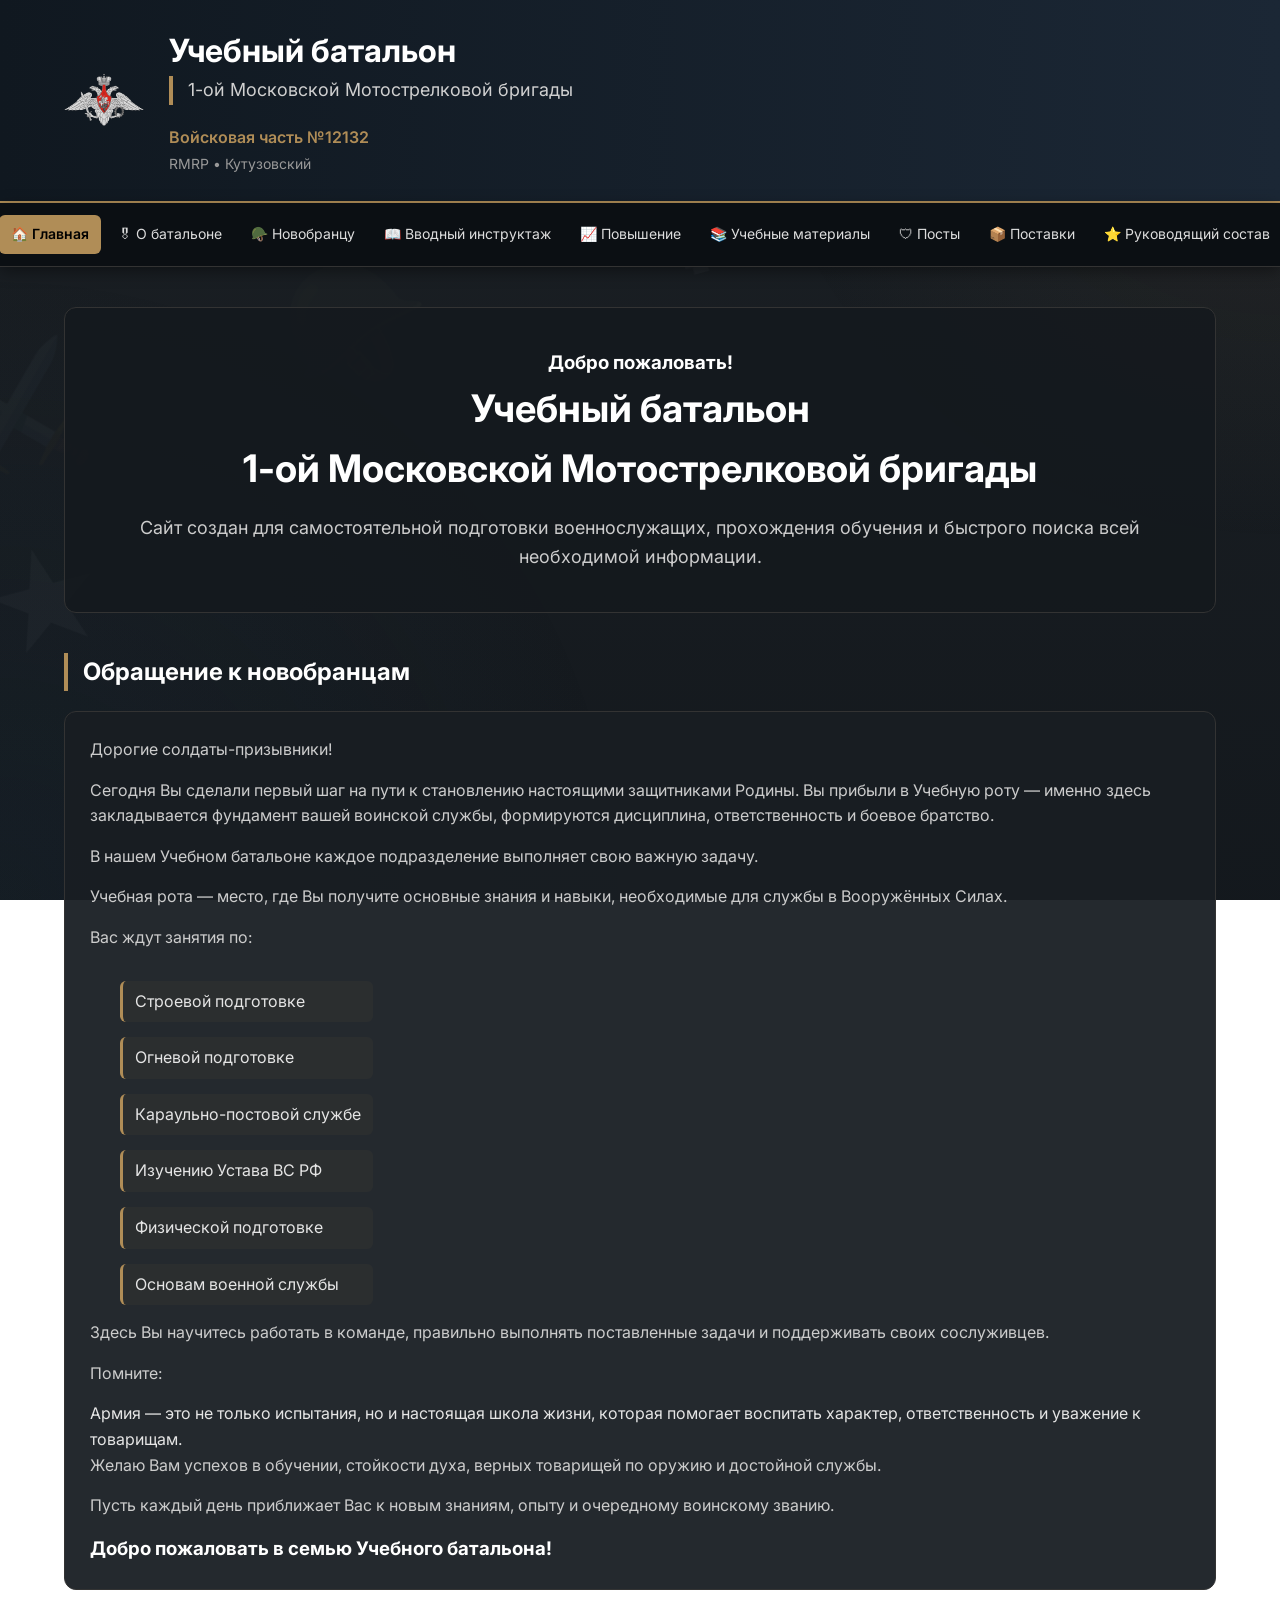
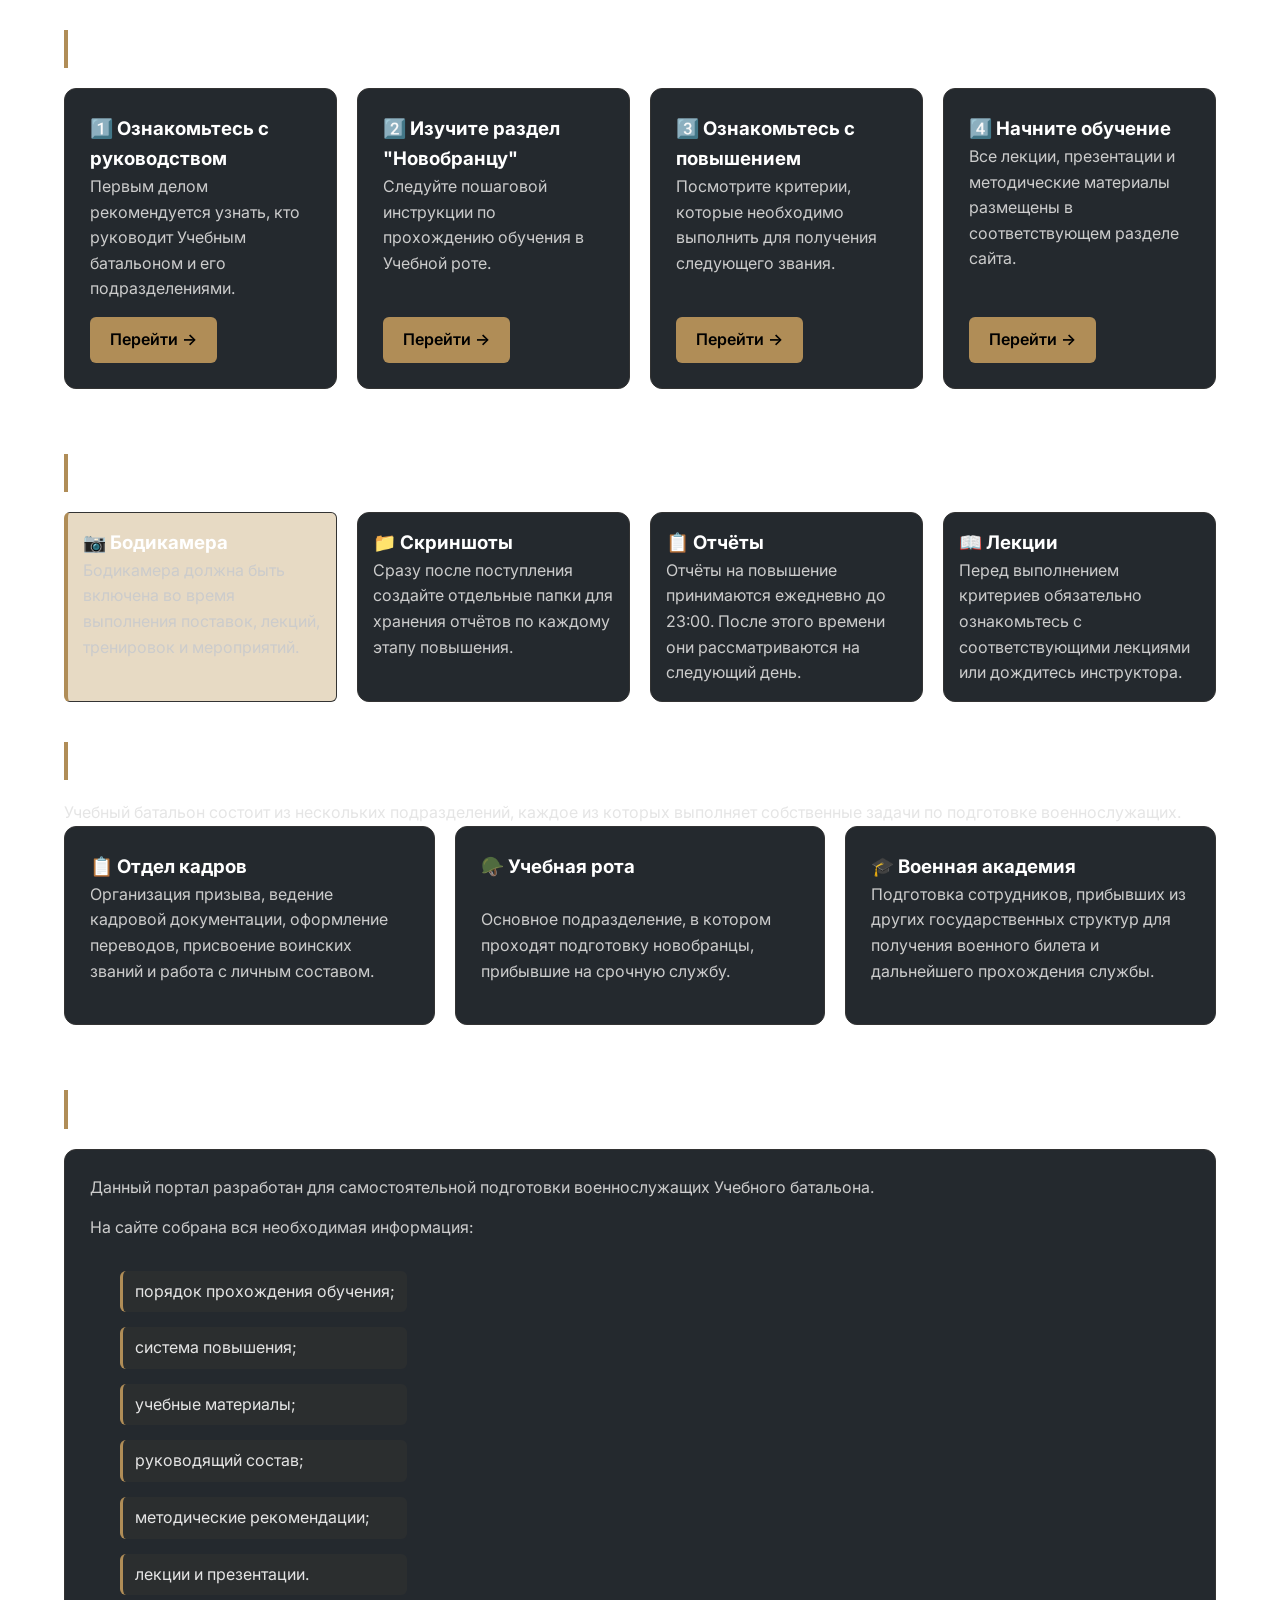
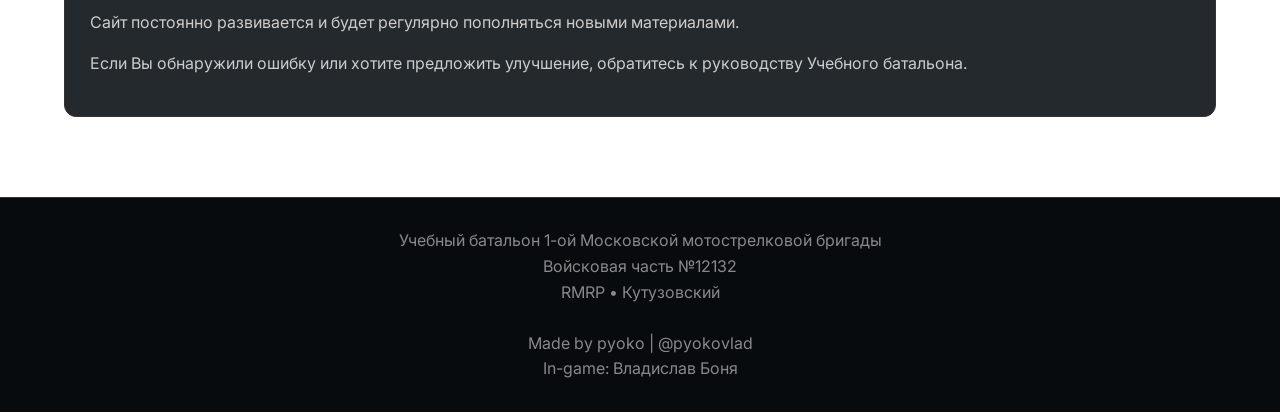
==== commit 90028deb: "Add files via upload" ====
--- a/index.html
+++ b/index.html
@@ -5,7 +5,7 @@
 
     <meta charset="UTF-8">
     <meta name="viewport" content="width=device-width, initial-scale=1.0">
-
+    <link rel="icon" href="img/logo.png" type="image/png">
     <title>Учебный батальон | В/Ч №12132</title>
 
     <link rel="stylesheet" href="css/style.css">
--- a/css/style.css
+++ b/css/style.css
@@ -311,6 +311,14 @@
     display: flex;
     flex-direction: column;
     transition: .3s;
+    flex: 1;
+    justify-content: space-between;
+    align-items: flex-start;
+    margin-bottom: 25px;
+}
+.card .button {
+    margin-top: auto; 
+   
 }
 
 .post-info {
@@ -341,6 +349,9 @@
     border-color: #b08d57;
 }
 
+.card p {
+    margin-bottom: 15px;
+}
 .card p,
 .material-card p,
 .info-card p {
@@ -357,10 +368,17 @@
 .card li,
 .info-card li,
 .step li {
-    margin-bottom: 10px;
-}
-
-
+    margin-bottom: 15px;
+    padding: 8px 12px;   
+    background: rgba(176, 141, 87, 0.05); 
+    border-radius: 6px;  
+    border-left: 3px solid #b08d57; 
+    list-style-type: none;
+}
+
+.promotion-card ul {
+    padding-left: 25px;
+}
 .step {
     background: rgba(20, 25, 30, .95);
     border-left: 4px solid #b08d57;
@@ -489,6 +507,8 @@
     padding: 25px;
     display: flex;
     flex-direction: column;
+    flex: 1;
+    justify-content: space-between;
 }
 
 .material-card h3 {
@@ -497,6 +517,8 @@
 
 .material-card .button {
     margin-top: auto;
+    align-self: flex-start;
+    margin-top: 15px;
 }
 
 
@@ -1224,4 +1246,35 @@
     }
 
 
+}
+
+.card-google {
+    display: flex;
+    flex-direction: column;
+    align-items: center; 
+}
+
+.card-google .googleform {
+    display: block; 
+    width: 100%; 
+}
+
+.card-google .link-placeholder {
+    display: block; 
+    text-align: center; 
+    width: 100%; 
+    padding: 15px;
+    background: #11161b;
+    border: 1px dashed #b08d57;
+    color: #b08d57;
+    border-radius: 8px;
+    text-align: center;
+    margin: 15px 0;
+    transition: 0.3s; 
+    text-decoration: none; 
+}
+
+.card-google .link-placeholder:hover {
+    background: #1a222a; 
+    border-color: #d4a85a;
 }
